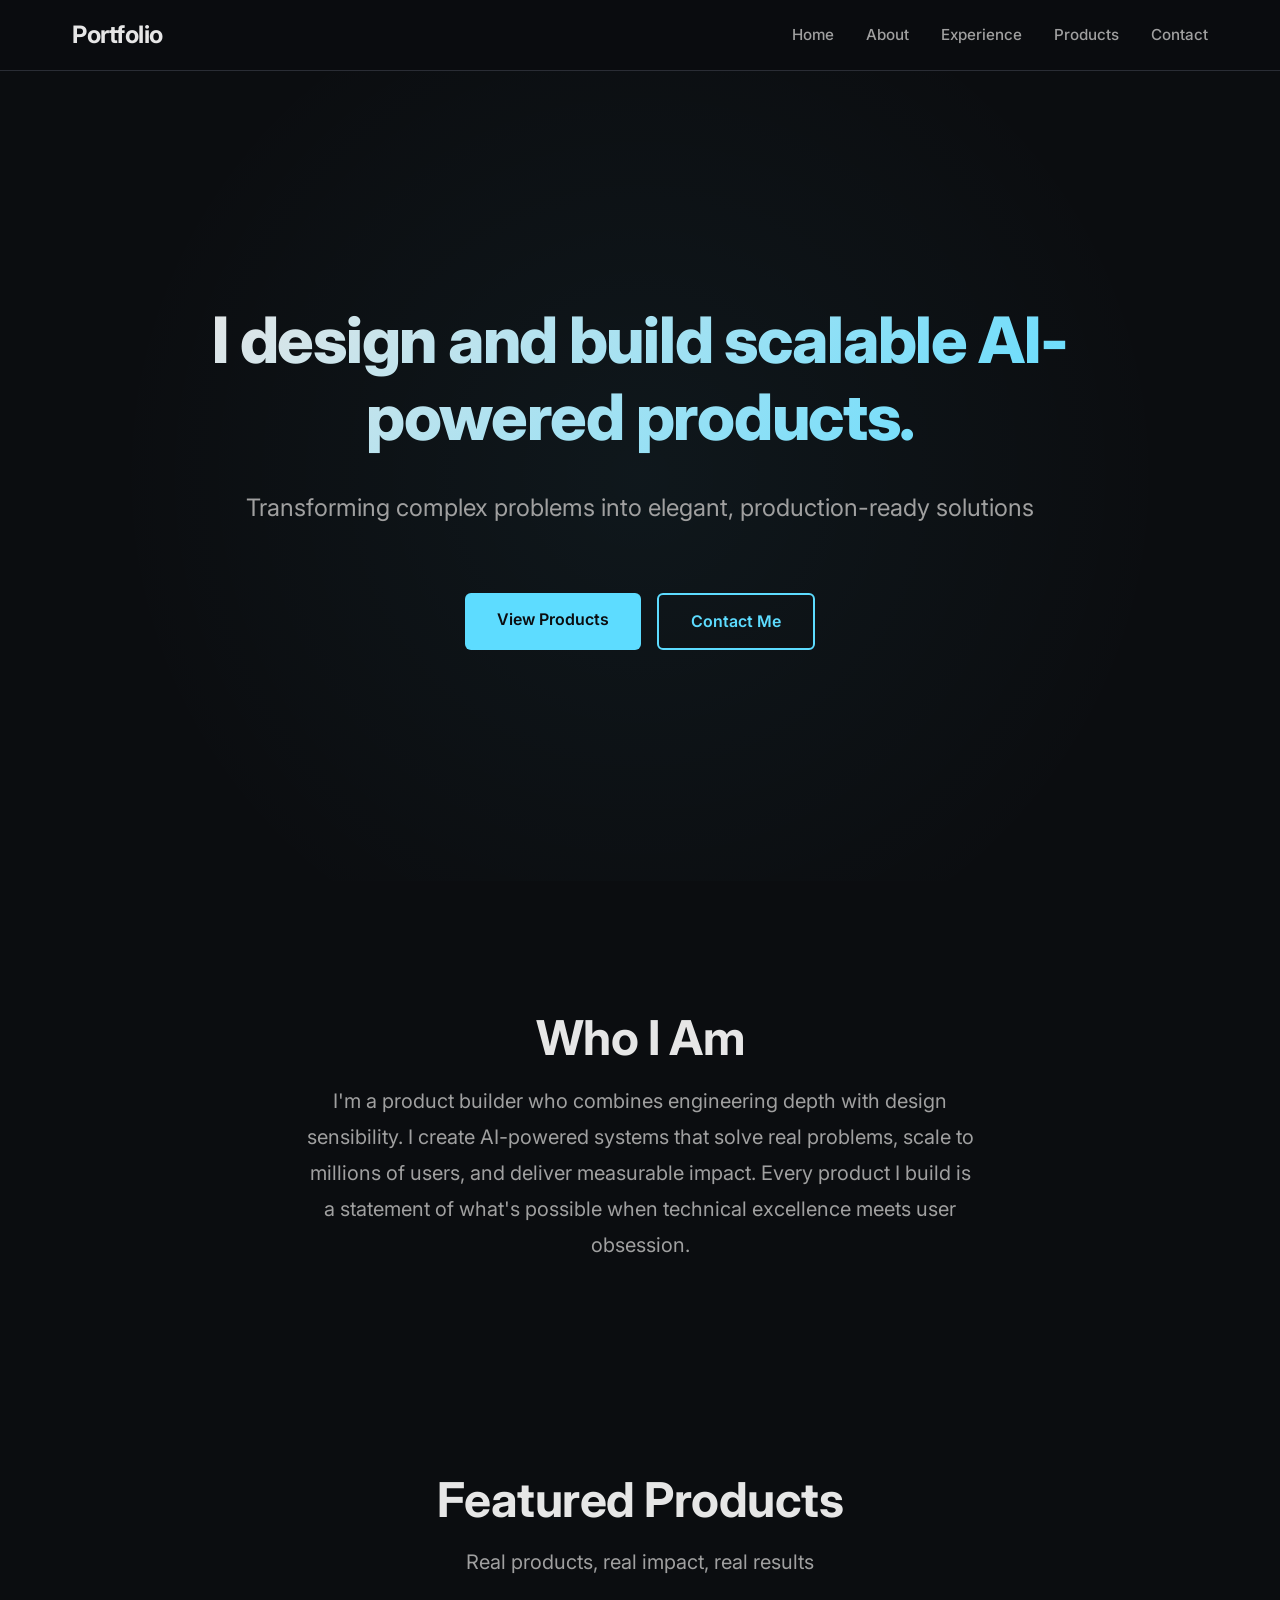
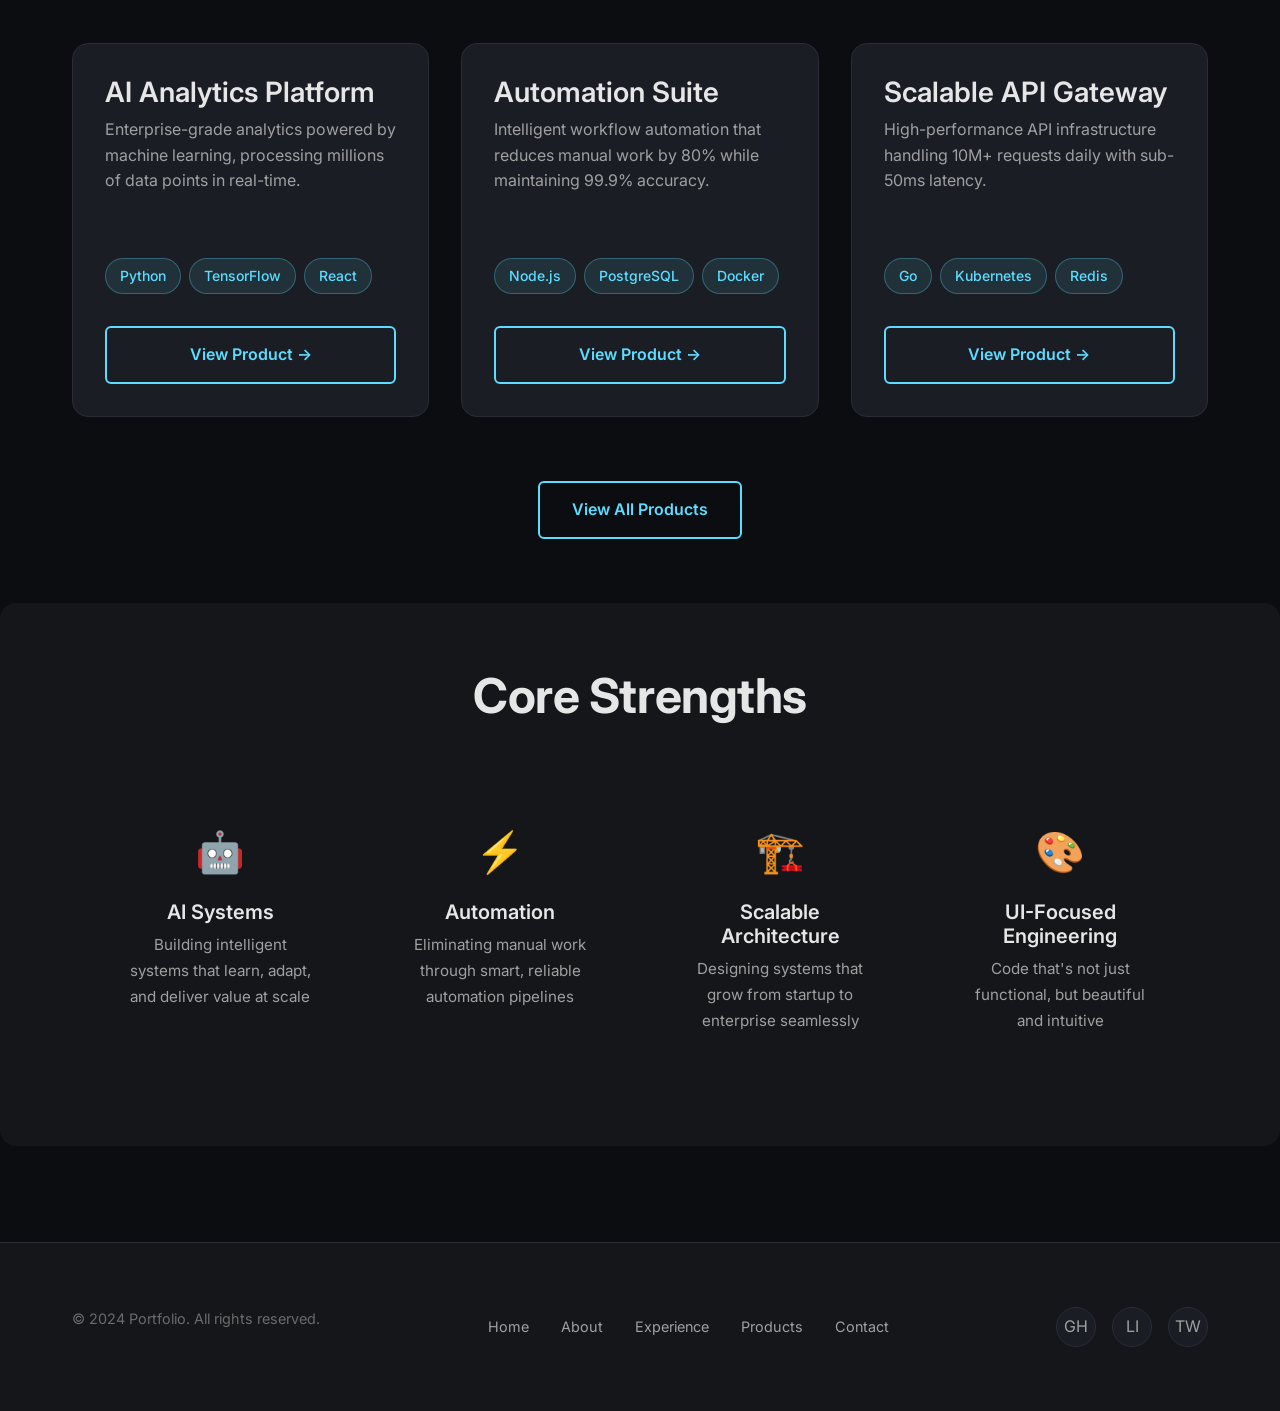
==== index.html @ 1da0c687 "Added MyPortfolio" ====
<!DOCTYPE html>
<html lang="en">
<head>
    <meta charset="UTF-8">
    <meta name="viewport" content="width=device-width, initial-scale=1.0">
    <meta name="description" content="Product builder specializing in AI-powered systems, automation, and scalable architecture">
    <title>Home | Portfolio</title>
    
    <!-- Google Fonts -->
    <link rel="preconnect" href="https://fonts.googleapis.com">
    <link rel="preconnect" href="https://fonts.gstatic.com" crossorigin>
    <link href="https://fonts.googleapis.com/css2?family=Inter:wght@400;500;600;700;800&display=swap" rel="stylesheet">
    
    <!-- CSS -->
    <link rel="stylesheet" href="css/base.css">
    <link rel="stylesheet" href="css/layout.css">
    <link rel="stylesheet" href="css/components.css">
    <link rel="stylesheet" href="css/pages/home.css">
</head>
<body>
    <!-- Navigation -->
    <nav class="navbar">
        <div class="nav-container">
            <a href="index.html" class="logo">Portfolio</a>
            <ul class="nav-links">
                <li><a href="index.html">Home</a></li>
                <li><a href="about.html">About</a></li>
                <li><a href="experience.html">Experience</a></li>
                <li><a href="products.html">Products</a></li>
                <li><a href="contact.html">Contact</a></li>
            </ul>
        </div>
    </nav>

    <!-- Hero Section -->
    <section class="hero">
        <div class="hero-content">
            <h1>I design and build scalable AI-powered products.</h1>
            <p class="hero-subtitle">Transforming complex problems into elegant, production-ready solutions</p>
            <div class="hero-cta">
                <a href="products.html" class="btn btn-primary">View Products</a>
                <a href="contact.html" class="btn btn-secondary">Contact Me</a>
            </div>
        </div>
    </section>

    <!-- Who I Am -->
    <section class="who-i-am">
        <div class="container">
            <h2>Who I Am</h2>
            <p>I'm a product builder who combines engineering depth with design sensibility. I create AI-powered systems that solve real problems, scale to millions of users, and deliver measurable impact. Every product I build is a statement of what's possible when technical excellence meets user obsession.</p>
        </div>
    </section>

    <!-- Featured Products -->
    <section class="featured-products">
        <div class="container">
            <div class="section-header">
                <h2>Featured Products</h2>
                <p>Real products, real impact, real results</p>
            </div>
            <div class="grid grid-3">
                <a href="product-detail.html" class="product-card">
                    <div class="product-card-header">
                        <h3 class="product-card-title">AI Analytics Platform</h3>
                        <p class="product-card-description">Enterprise-grade analytics powered by machine learning, processing millions of data points in real-time.</p>
                    </div>
                    <div class="badge-group">
                        <span class="badge badge-accent">Python</span>
                        <span class="badge badge-accent">TensorFlow</span>
                        <span class="badge badge-accent">React</span>
                    </div>
                    <div class="product-card-footer">
                        <span class="btn btn-secondary" style="width: 100%; text-align: center;">View Product →</span>
                    </div>
                </a>
                
                <a href="product-detail.html" class="product-card">
                    <div class="product-card-header">
                        <h3 class="product-card-title">Automation Suite</h3>
                        <p class="product-card-description">Intelligent workflow automation that reduces manual work by 80% while maintaining 99.9% accuracy.</p>
                    </div>
                    <div class="badge-group">
                        <span class="badge badge-accent">Node.js</span>
                        <span class="badge badge-accent">PostgreSQL</span>
                        <span class="badge badge-accent">Docker</span>
                    </div>
                    <div class="product-card-footer">
                        <span class="btn btn-secondary" style="width: 100%; text-align: center;">View Product →</span>
                    </div>
                </a>
                
                <a href="product-detail.html" class="product-card">
                    <div class="product-card-header">
                        <h3 class="product-card-title">Scalable API Gateway</h3>
                        <p class="product-card-description">High-performance API infrastructure handling 10M+ requests daily with sub-50ms latency.</p>
                    </div>
                    <div class="badge-group">
                        <span class="badge badge-accent">Go</span>
                        <span class="badge badge-accent">Kubernetes</span>
                        <span class="badge badge-accent">Redis</span>
                    </div>
                    <div class="product-card-footer">
                        <span class="btn btn-secondary" style="width: 100%; text-align: center;">View Product →</span>
                    </div>
                </a>
            </div>
            <div style="text-align: center; margin-top: var(--spacing-lg);">
                <a href="products.html" class="btn btn-secondary">View All Products</a>
            </div>
        </div>
    </section>

    <!-- Core Strengths -->
    <section class="core-strengths">
        <div class="container">
            <div class="section-header">
                <h2>Core Strengths</h2>
            </div>
            <div class="strength-grid">
                <div class="strength-item">
                    <div class="strength-icon">🤖</div>
                    <h3 class="strength-title">AI Systems</h3>
                    <p class="strength-description">Building intelligent systems that learn, adapt, and deliver value at scale</p>
                </div>
                <div class="strength-item">
                    <div class="strength-icon">⚡</div>
                    <h3 class="strength-title">Automation</h3>
                    <p class="strength-description">Eliminating manual work through smart, reliable automation pipelines</p>
                </div>
                <div class="strength-item">
                    <div class="strength-icon">🏗️</div>
                    <h3 class="strength-title">Scalable Architecture</h3>
                    <p class="strength-description">Designing systems that grow from startup to enterprise seamlessly</p>
                </div>
                <div class="strength-item">
                    <div class="strength-icon">🎨</div>
                    <h3 class="strength-title">UI-Focused Engineering</h3>
                    <p class="strength-description">Code that's not just functional, but beautiful and intuitive</p>
                </div>
            </div>
        </div>
    </section>

    <!-- Footer -->
    <footer class="footer">
        <div class="footer-content">
            <p class="footer-text">&copy; 2024 Portfolio. All rights reserved.</p>
            <ul class="footer-links">
                <li><a href="index.html">Home</a></li>
                <li><a href="about.html">About</a></li>
                <li><a href="experience.html">Experience</a></li>
                <li><a href="products.html">Products</a></li>
                <li><a href="contact.html">Contact</a></li>
            </ul>
            <div class="social-icons">
                <a href="#" class="social-icon" aria-label="GitHub">GH</a>
                <a href="#" class="social-icon" aria-label="LinkedIn">LI</a>
                <a href="#" class="social-icon" aria-label="Twitter">TW</a>
            </div>
        </div>
    </footer>
</body>
</html>
---- css/base.css ----
/* ============================================
   BASE STYLES - Reset, Variables, Typography
   ============================================ */

/* CSS Reset */
* {
    margin: 0;
    padding: 0;
    box-sizing: border-box;
}

:root {
    /* Color System */
    --bg-primary: #0b0d10;
    --bg-secondary: #14161a;
    --bg-card: #1a1d24;
    --accent-primary: #5ddcff;
    --accent-hover: #7ee5ff;
    --text-primary: #e6e6e6;
    --text-secondary: #a0a0a0;
    --text-muted: #6b6b6b;
    --border-color: #2a2d35;
    
    /* Typography */
    --font-heading: 'Inter', -apple-system, BlinkMacSystemFont, 'Segoe UI', sans-serif;
    --font-body: 'Inter', -apple-system, BlinkMacSystemFont, 'Segoe UI', sans-serif;
    
    /* Spacing */
    --spacing-xs: 0.5rem;
    --spacing-sm: 1rem;
    --spacing-md: 2rem;
    --spacing-lg: 4rem;
    --spacing-xl: 6rem;
    
    /* Layout */
    --container-max-width: 1200px;
    --section-padding: 8rem 2rem;
    
    /* Transitions */
    --transition-fast: 0.2s ease;
    --transition-base: 0.3s ease;
    --transition-slow: 0.5s ease;
}

/* Typography */
html {
    font-size: 16px;
    scroll-behavior: smooth;
}

body {
    font-family: var(--font-body);
    background-color: var(--bg-primary);
    color: var(--text-primary);
    line-height: 1.6;
    -webkit-font-smoothing: antialiased;
    -moz-osx-font-smoothing: grayscale;
}

h1, h2, h3, h4, h5, h6 {
    font-family: var(--font-heading);
    font-weight: 700;
    line-height: 1.2;
    color: var(--text-primary);
    margin-bottom: var(--spacing-sm);
}

h1 {
    font-size: clamp(2.5rem, 5vw, 4rem);
    font-weight: 800;
    letter-spacing: -0.02em;
}

h2 {
    font-size: clamp(2rem, 4vw, 3rem);
    font-weight: 700;
    letter-spacing: -0.01em;
}

h3 {
    font-size: clamp(1.5rem, 3vw, 2rem);
    font-weight: 600;
}

p {
    font-size: 1.125rem;
    color: var(--text-secondary);
    margin-bottom: var(--spacing-sm);
    line-height: 1.7;
}

a {
    color: var(--accent-primary);
    text-decoration: none;
    transition: color var(--transition-fast);
}

a:hover {
    color: var(--accent-hover);
}

/* Selection */
::selection {
    background-color: var(--accent-primary);
    color: var(--bg-primary);
}

/* Focus States */
:focus-visible {
    outline: 2px solid var(--accent-primary);
    outline-offset: 4px;
}

/* Scrollbar */
::-webkit-scrollbar {
    width: 10px;
}

::-webkit-scrollbar-track {
    background: var(--bg-secondary);
}

::-webkit-scrollbar-thumb {
    background: var(--border-color);
    border-radius: 5px;
}

::-webkit-scrollbar-thumb:hover {
    background: var(--text-muted);
}
---- css/layout.css ----
/* ============================================
   LAYOUT - Grid, Sections, Spacing
   ============================================ */

/* Container */
.container {
    max-width: var(--container-max-width);
    margin: 0 auto;
    padding: 0 var(--spacing-md);
}

.container-wide {
    max-width: 1400px;
    margin: 0 auto;
    padding: 0 var(--spacing-md);
}

/* Section Spacing */
section {
    padding: var(--section-padding);
}

.section-header {
    text-align: center;
    margin-bottom: var(--spacing-lg);
}

.section-header h2 {
    margin-bottom: var(--spacing-sm);
}

.section-header p {
    font-size: 1.25rem;
    max-width: 600px;
    margin: 0 auto;
    color: var(--text-secondary);
}

/* Grid Systems */
.grid {
    display: grid;
    gap: var(--spacing-md);
}

.grid-2 {
    grid-template-columns: repeat(auto-fit, minmax(300px, 1fr));
}

.grid-3 {
    grid-template-columns: repeat(auto-fit, minmax(280px, 1fr));
}

.grid-4 {
    grid-template-columns: repeat(auto-fit, minmax(250px, 1fr));
}

/* Flex Utilities */
.flex {
    display: flex;
}

.flex-center {
    display: flex;
    align-items: center;
    justify-content: center;
}

.flex-between {
    display: flex;
    align-items: center;
    justify-content: space-between;
}

.flex-column {
    flex-direction: column;
}

.flex-wrap {
    flex-wrap: wrap;
}

/* Spacing Utilities */
.mt-sm { margin-top: var(--spacing-sm); }
.mt-md { margin-top: var(--spacing-md); }
.mt-lg { margin-top: var(--spacing-lg); }
.mb-sm { margin-bottom: var(--spacing-sm); }
.mb-md { margin-bottom: var(--spacing-md); }
.mb-lg { margin-bottom: var(--spacing-lg); }

/* Responsive */
@media (max-width: 768px) {
    :root {
        --section-padding: 4rem 1.5rem;
    }
    
    .container {
        padding: 0 var(--spacing-sm);
    }
    
    .grid-2,
    .grid-3,
    .grid-4 {
        grid-template-columns: 1fr;
    }
}
---- css/components.css ----
/* ============================================
   COMPONENTS - Cards, Buttons, Nav, Footer
   ============================================ */

/* Navigation */
.navbar {
    position: sticky;
    top: 0;
    background-color: rgba(11, 13, 16, 0.9);
    backdrop-filter: blur(10px);
    border-bottom: 1px solid var(--border-color);
    z-index: 1000;
    padding: var(--spacing-sm) 0;
}

.nav-container {
    max-width: var(--container-max-width);
    margin: 0 auto;
    padding: 0 var(--spacing-md);
    display: flex;
    align-items: center;
    justify-content: space-between;
}

.logo {
    font-size: 1.5rem;
    font-weight: 700;
    color: var(--text-primary);
    letter-spacing: -0.02em;
}

.nav-links {
    display: flex;
    gap: var(--spacing-md);
    list-style: none;
    align-items: center;
}

.nav-links a {
    color: var(--text-secondary);
    font-size: 0.95rem;
    font-weight: 500;
    transition: color var(--transition-fast);
    position: relative;
}

.nav-links a::after {
    content: '';
    position: absolute;
    bottom: -4px;
    left: 0;
    width: 0;
    height: 2px;
    background-color: var(--accent-primary);
    transition: width var(--transition-base);
}

.nav-links a:hover {
    color: var(--text-primary);
}

.nav-links a:hover::after {
    width: 100%;
}

/* Buttons */
.btn {
    display: inline-block;
    padding: 0.875rem 2rem;
    font-size: 1rem;
    font-weight: 600;
    border-radius: 6px;
    transition: all var(--transition-base);
    cursor: pointer;
    border: none;
    font-family: var(--font-heading);
}

.btn-primary {
    background-color: var(--accent-primary);
    color: var(--bg-primary);
}

.btn-primary:hover {
    background-color: var(--accent-hover);
    transform: translateY(-2px);
    box-shadow: 0 8px 20px rgba(93, 220, 255, 0.3);
}

.btn-secondary {
    background-color: transparent;
    color: var(--accent-primary);
    border: 2px solid var(--accent-primary);
}

.btn-secondary:hover {
    background-color: var(--accent-primary);
    color: var(--bg-primary);
    transform: translateY(-2px);
}

.btn-group {
    display: flex;
    gap: var(--spacing-sm);
    flex-wrap: wrap;
}

/* Cards */
.card {
    background-color: var(--bg-card);
    border: 1px solid var(--border-color);
    border-radius: 12px;
    padding: var(--spacing-md);
    transition: all var(--transition-base);
}

.card:hover {
    transform: translateY(-4px);
    border-color: var(--accent-primary);
    box-shadow: 0 12px 40px rgba(0, 0, 0, 0.4);
}

.card-header {
    margin-bottom: var(--spacing-sm);
}

.card-title {
    font-size: 1.5rem;
    margin-bottom: var(--spacing-xs);
    color: var(--text-primary);
}

.card-subtitle {
    font-size: 0.95rem;
    color: var(--text-muted);
    margin-bottom: var(--spacing-sm);
}

.card-body {
    color: var(--text-secondary);
    margin-bottom: var(--spacing-md);
}

.card-footer {
    display: flex;
    align-items: center;
    gap: var(--spacing-sm);
    flex-wrap: wrap;
}

/* Product Card */
.product-card {
    background-color: var(--bg-card);
    border: 1px solid var(--border-color);
    border-radius: 16px;
    padding: var(--spacing-md);
    transition: all var(--transition-base);
    cursor: pointer;
    height: 100%;
    display: flex;
    flex-direction: column;
}

.product-card:hover {
    transform: translateY(-6px);
    border-color: var(--accent-primary);
    box-shadow: 0 16px 48px rgba(93, 220, 255, 0.15);
}

.product-card-header {
    margin-bottom: var(--spacing-md);
}

.product-card-title {
    font-size: 1.75rem;
    margin-bottom: var(--spacing-xs);
    color: var(--text-primary);
}

.product-card-description {
    font-size: 1rem;
    color: var(--text-secondary);
    line-height: 1.6;
    margin-bottom: var(--spacing-md);
    flex-grow: 1;
}

/* Badges */
.badge {
    display: inline-block;
    padding: 0.375rem 0.875rem;
    font-size: 0.875rem;
    font-weight: 500;
    border-radius: 20px;
    background-color: var(--bg-secondary);
    color: var(--text-secondary);
    border: 1px solid var(--border-color);
}

.badge-accent {
    background-color: rgba(93, 220, 255, 0.1);
    color: var(--accent-primary);
    border-color: rgba(93, 220, 255, 0.3);
}

.badge-group {
    display: flex;
    gap: var(--spacing-xs);
    flex-wrap: wrap;
    margin-bottom: var(--spacing-md);
}

/* Footer */
.footer {
    background-color: var(--bg-secondary);
    border-top: 1px solid var(--border-color);
    padding: var(--spacing-lg) 0;
    margin-top: var(--spacing-xl);
}

.footer-content {
    max-width: var(--container-max-width);
    margin: 0 auto;
    padding: 0 var(--spacing-md);
    display: flex;
    justify-content: space-between;
    align-items: center;
    flex-wrap: wrap;
    gap: var(--spacing-md);
}

.footer-links {
    display: flex;
    gap: var(--spacing-md);
    list-style: none;
}

.footer-links a {
    color: var(--text-secondary);
    font-size: 0.9rem;
    transition: color var(--transition-fast);
}

.footer-links a:hover {
    color: var(--accent-primary);
}

.footer-text {
    color: var(--text-muted);
    font-size: 0.9rem;
}

/* Social Icons */
.social-icons {
    display: flex;
    gap: var(--spacing-sm);
}

.social-icon {
    width: 40px;
    height: 40px;
    display: flex;
    align-items: center;
    justify-content: center;
    border-radius: 50%;
    background-color: var(--bg-card);
    border: 1px solid var(--border-color);
    color: var(--text-secondary);
    transition: all var(--transition-fast);
}

.social-icon:hover {
    color: var(--accent-primary);
    border-color: var(--accent-primary);
    transform: translateY(-2px);
}

/* Responsive */
@media (max-width: 768px) {
    .nav-links {
        gap: var(--spacing-sm);
    }
    
    .nav-links a {
        font-size: 0.85rem;
    }
    
    .btn {
        padding: 0.75rem 1.5rem;
        font-size: 0.9rem;
    }
    
    .footer-content {
        flex-direction: column;
        text-align: center;
    }
}
---- css/pages/home.css ----
/* ============================================
   HOME PAGE STYLES
   ============================================ */

/* Hero Section */
.hero {
    min-height: 90vh;
    display: flex;
    align-items: center;
    justify-content: center;
    text-align: center;
    padding: var(--spacing-xl) var(--spacing-md);
    position: relative;
    overflow: hidden;
}

.hero::before {
    content: '';
    position: absolute;
    top: 0;
    left: 0;
    right: 0;
    bottom: 0;
    background: radial-gradient(circle at 50% 50%, rgba(93, 220, 255, 0.05) 0%, transparent 70%);
    pointer-events: none;
}

.hero-content {
    position: relative;
    z-index: 1;
    max-width: 900px;
    margin: 0 auto;
}

.hero h1 {
    margin-bottom: var(--spacing-md);
    background: linear-gradient(135deg, var(--text-primary) 0%, var(--accent-primary) 100%);
    -webkit-background-clip: text;
    -webkit-text-fill-color: transparent;
    background-clip: text;
    animation: fadeInUp 0.8s ease;
}

.hero-subtitle {
    font-size: clamp(1.25rem, 2vw, 1.5rem);
    color: var(--text-secondary);
    margin-bottom: var(--spacing-lg);
    animation: fadeInUp 0.8s ease 0.2s both;
}

.hero-cta {
    display: flex;
    gap: var(--spacing-sm);
    justify-content: center;
    flex-wrap: wrap;
    animation: fadeInUp 0.8s ease 0.4s both;
}

/* Who I Am Section */
.who-i-am {
    text-align: center;
    max-width: 800px;
    margin: 0 auto;
}

.who-i-am p {
    font-size: 1.25rem;
    line-height: 1.8;
    color: var(--text-secondary);
}

/* Featured Products */
.featured-products {
    padding: var(--spacing-lg) 0;
}

/* Core Strengths */
.core-strengths {
    background-color: var(--bg-secondary);
    border-radius: 16px;
    padding: var(--spacing-lg);
}

.strength-grid {
    display: grid;
    grid-template-columns: repeat(auto-fit, minmax(200px, 1fr));
    gap: var(--spacing-md);
    margin-top: var(--spacing-md);
}

.strength-item {
    text-align: center;
    padding: var(--spacing-md);
}

.strength-icon {
    font-size: 2.5rem;
    margin-bottom: var(--spacing-sm);
    color: var(--accent-primary);
}

.strength-title {
    font-size: 1.25rem;
    font-weight: 600;
    color: var(--text-primary);
    margin-bottom: var(--spacing-xs);
}

.strength-description {
    font-size: 0.95rem;
    color: var(--text-secondary);
}

/* Animations */
@keyframes fadeInUp {
    from {
        opacity: 0;
        transform: translateY(30px);
    }
    to {
        opacity: 1;
        transform: translateY(0);
    }
}

.fade-in {
    animation: fadeInUp 0.6s ease both;
}

.fade-in-delay-1 {
    animation-delay: 0.1s;
}

.fade-in-delay-2 {
    animation-delay: 0.2s;
}

.fade-in-delay-3 {
    animation-delay: 0.3s;
}

/* Responsive */
@media (max-width: 768px) {
    .hero {
        min-height: 80vh;
    }
    
    .hero-cta {
        flex-direction: column;
        align-items: stretch;
    }
    
    .hero-cta .btn {
        width: 100%;
    }
    
    .strength-grid {
        grid-template-columns: 1fr;
    }
}
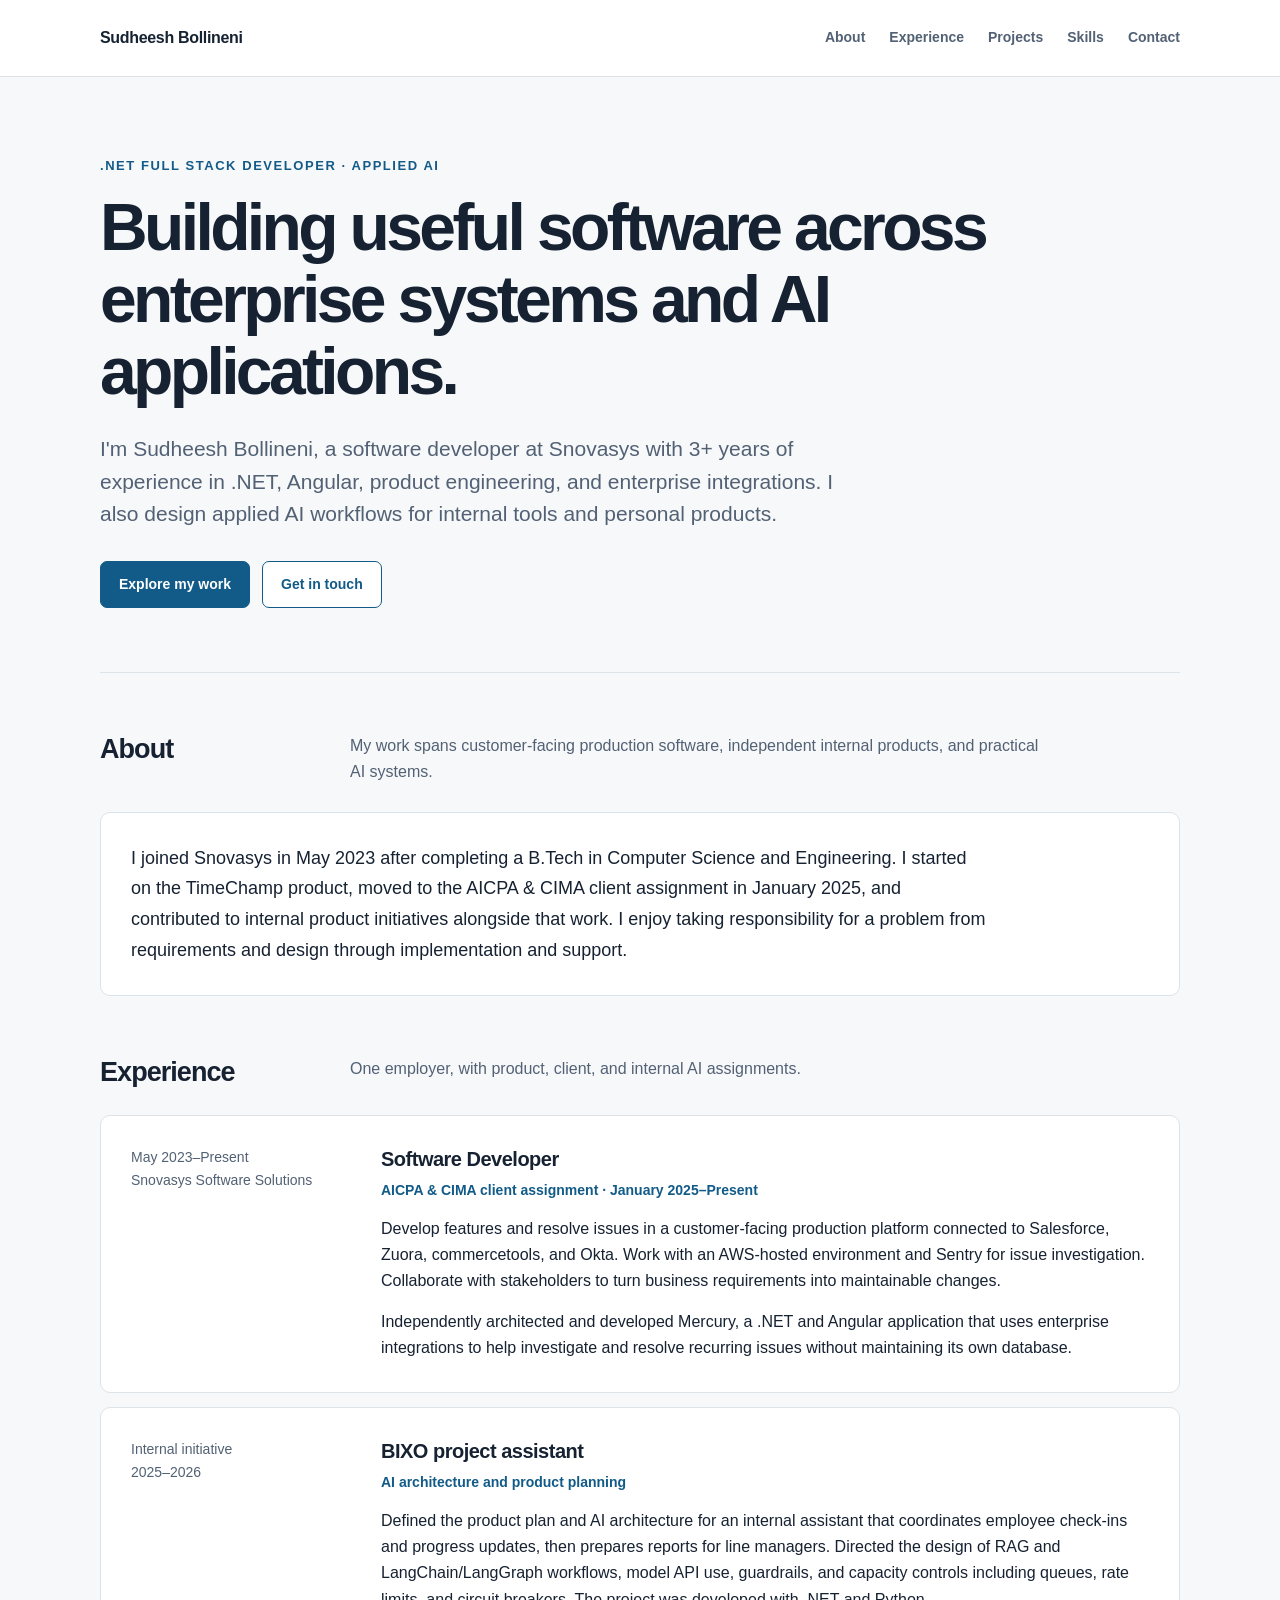
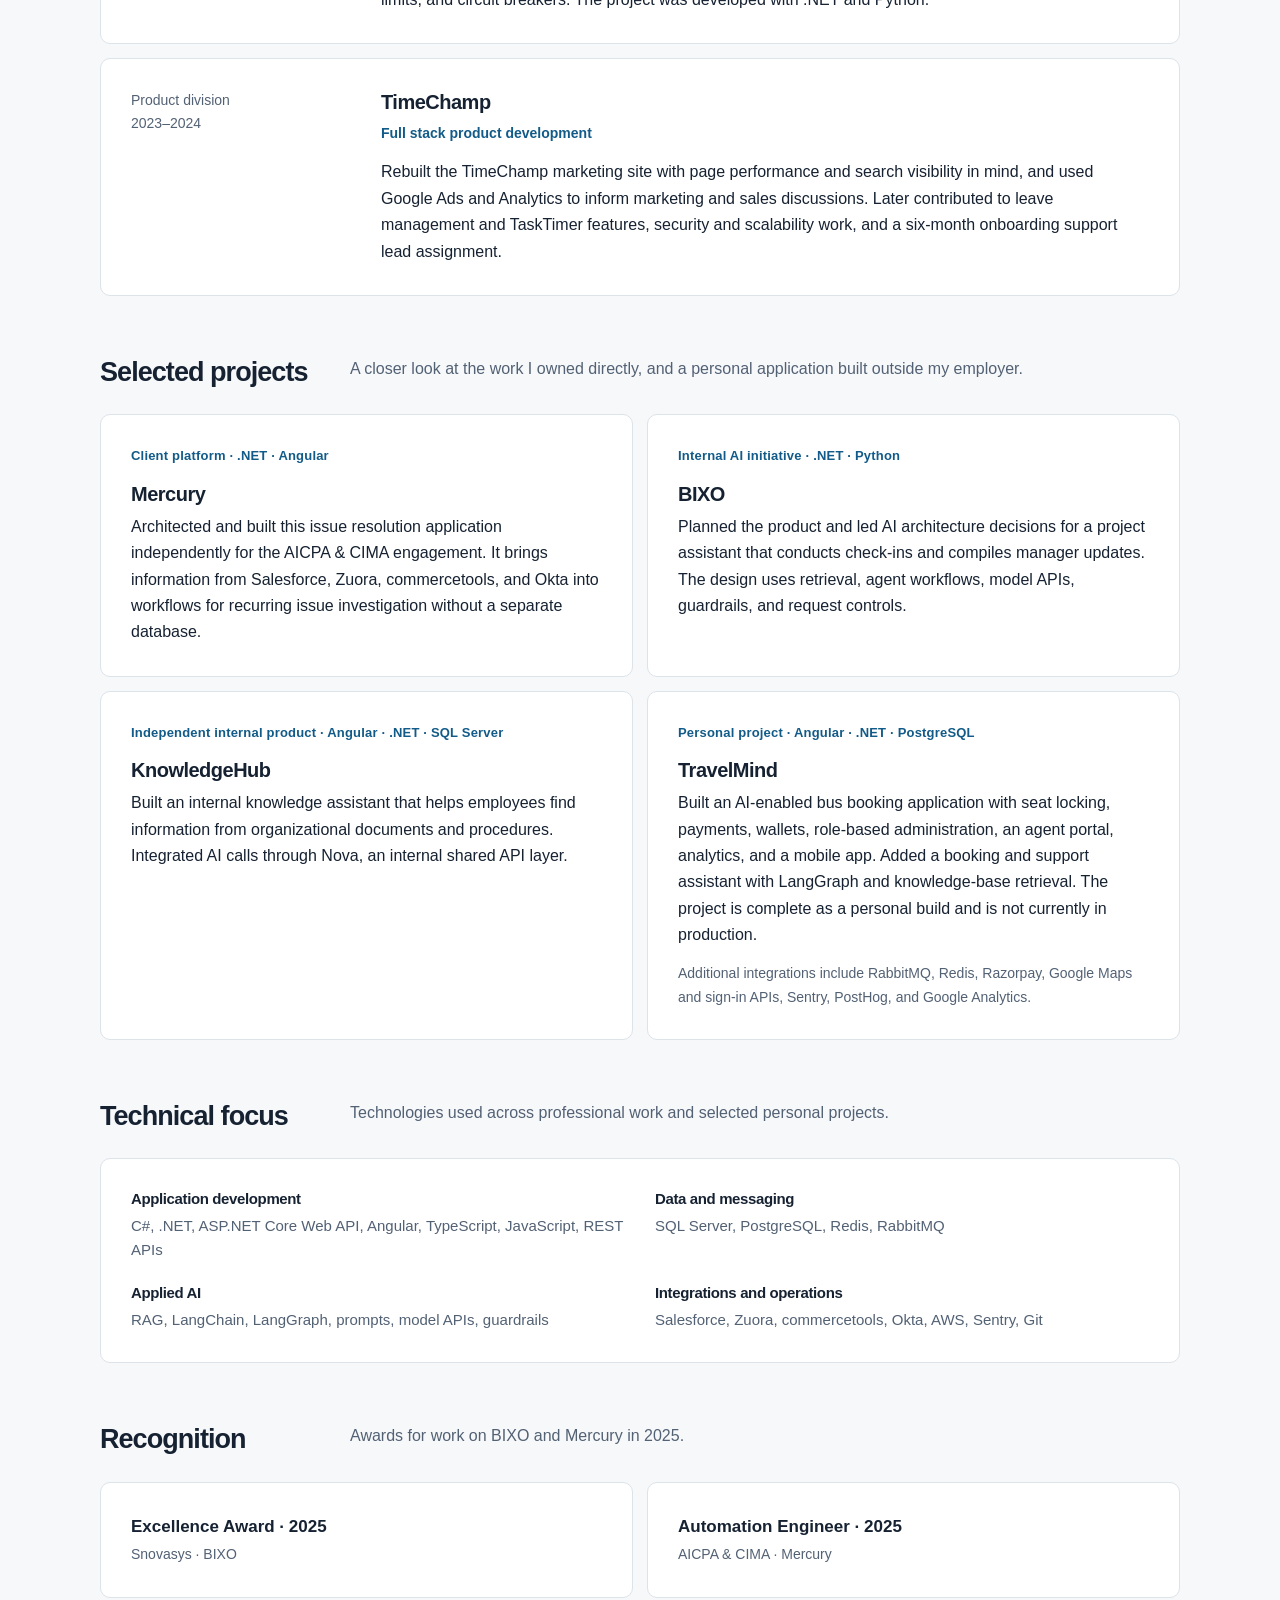
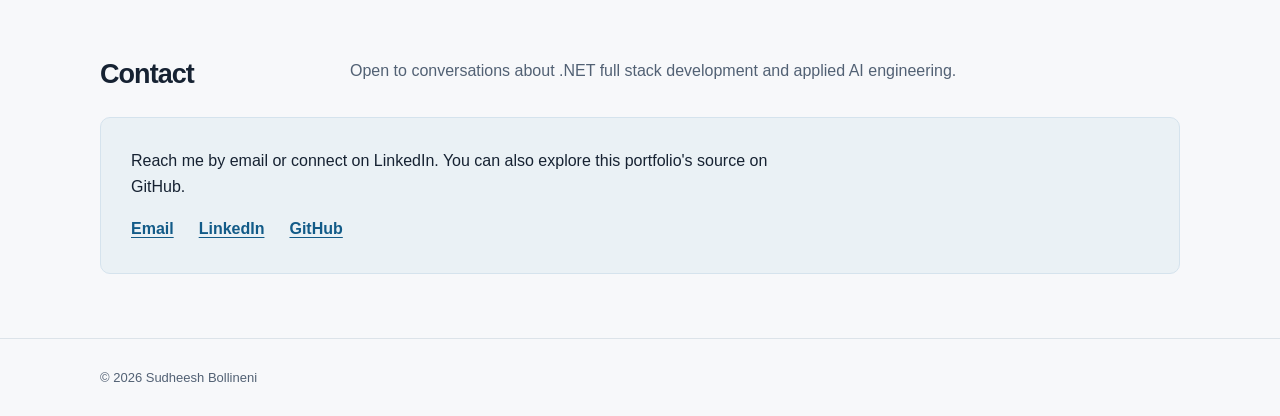
==== commit a2d9226f: "Replace placeholder portfolio with verified experience" ====
--- a/index.html
+++ b/index.html
@@ -1,165 +1,143 @@
-<!DOCTYPE html>
+<!doctype html>
 <html lang="en">
 <head>
-    <meta charset="UTF-8">
-    <meta name="viewport" content="width=device-width, initial-scale=1.0">
-    <meta name="description" content="Product builder specializing in AI-powered systems, automation, and scalable architecture">
-    <title>Home | Portfolio</title>
-    
-    <!-- Google Fonts -->
-    <link rel="preconnect" href="https://fonts.googleapis.com">
-    <link rel="preconnect" href="https://fonts.gstatic.com" crossorigin>
-    <link href="https://fonts.googleapis.com/css2?family=Inter:wght@400;500;600;700;800&display=swap" rel="stylesheet">
-    
-    <!-- CSS -->
-    <link rel="stylesheet" href="css/base.css">
-    <link rel="stylesheet" href="css/layout.css">
-    <link rel="stylesheet" href="css/components.css">
-    <link rel="stylesheet" href="css/pages/home.css">
+  <meta charset="utf-8">
+  <meta name="viewport" content="width=device-width, initial-scale=1">
+  <meta name="description" content="Sudheesh Bollineni is a .NET full stack developer working across enterprise integrations, product engineering, and applied AI.">
+  <meta name="theme-color" content="#f7f8fa">
+  <title>Sudheesh Bollineni | .NET Full Stack Developer</title>
+  <style>
+    :root { color-scheme: light; --ink:#162232; --muted:#526174; --line:#dce3e9; --paper:#fff; --background:#f7f8fa; --accent:#125b88; --accent-soft:#e8f2f8; }
+    * { box-sizing:border-box; }
+    html { scroll-behavior:smooth; }
+    body { margin:0; background:var(--background); color:var(--ink); font-family:Inter, Aptos, "Segoe UI", Arial, sans-serif; font-size:16px; line-height:1.65; }
+    a { color:var(--accent); text-underline-offset:3px; }
+    a:hover { color:#0c4366; }
+    a:focus-visible { outline:3px solid #83c5e9; outline-offset:4px; border-radius:2px; }
+    .wrap { width:min(1080px, calc(100% - 48px)); margin:auto; }
+    .skip { position:absolute; left:-9999px; top:8px; z-index:10; padding:8px 12px; background:#fff; }
+    .skip:focus { left:10px; }
+    header { background:#fff; border-bottom:1px solid var(--line); }
+    .top { min-height:76px; display:flex; align-items:center; justify-content:space-between; gap:24px; }
+    .brand { color:var(--ink); font-size:16px; font-weight:750; text-decoration:none; letter-spacing:-.02em; }
+    nav { display:flex; flex-wrap:wrap; gap:8px 24px; }
+    nav a { color:var(--muted); text-decoration:none; font-size:14px; font-weight:650; }
+    nav a:hover { color:var(--accent); }
+    main { padding-bottom:64px; }
+    .hero { padding:78px 0 64px; border-bottom:1px solid var(--line); }
+    .eyebrow { margin:0 0 16px; color:var(--accent); font-size:13px; font-weight:750; text-transform:uppercase; letter-spacing:.12em; }
+    h1 { margin:0; max-width:900px; font-size:clamp(38px, 5.2vw, 66px); line-height:1.09; letter-spacing:-.055em; font-weight:760; }
+    .hero p.lead { max-width:740px; margin:25px 0 30px; color:var(--muted); font-size:clamp(18px, 2vw, 21px); line-height:1.55; }
+    .actions { display:flex; flex-wrap:wrap; gap:12px; }
+    .button { display:inline-block; padding:11px 18px; border:1px solid var(--accent); border-radius:7px; font-size:14px; font-weight:700; text-decoration:none; }
+    .button.primary { color:#fff; background:var(--accent); }
+    .button.secondary { color:var(--accent); background:#fff; }
+    section { padding:60px 0 0; scroll-margin-top:20px; }
+    .section-head { display:grid; grid-template-columns:220px 1fr; gap:30px; align-items:start; margin-bottom:26px; }
+    .section-head h2 { margin:0; font-size:27px; line-height:1.2; letter-spacing:-.035em; }
+    .section-head p { max-width:700px; margin:0; color:var(--muted); }
+    .panel { background:var(--paper); border:1px solid var(--line); border-radius:10px; padding:30px; }
+    .intro { font-size:18px; line-height:1.7; }
+    .intro p { max-width:860px; margin:0; }
+    .work { display:grid; gap:14px; }
+    .work article { display:grid; grid-template-columns:220px 1fr; gap:30px; }
+    .period { color:var(--muted); font-size:14px; }
+    h3 { margin:0 0 7px; font-size:20px; letter-spacing:-.025em; line-height:1.3; }
+    .kicker { margin:0 0 14px; color:var(--accent); font-size:14px; font-weight:700; }
+    p { margin:0 0 14px; }
+    p:last-child { margin-bottom:0; }
+    .cards { display:grid; grid-template-columns:repeat(2, minmax(0, 1fr)); gap:14px; }
+    .cards article { min-height:215px; }
+    .meta { margin:0 0 14px; color:var(--accent); font-size:13px; font-weight:700; letter-spacing:.015em; }
+    .note { color:var(--muted); font-size:14px; }
+    .skills { display:grid; grid-template-columns:repeat(2, minmax(0, 1fr)); gap:20px 30px; }
+    .skills h3 { font-size:15px; margin-bottom:5px; }
+    .skills p { color:var(--muted); font-size:15px; }
+    .awards { display:grid; grid-template-columns:repeat(2, minmax(0, 1fr)); gap:14px; }
+    .awards strong { display:block; font-size:17px; }
+    .awards span { color:var(--muted); font-size:14px; }
+    .contact { background:#eaf1f5; border:1px solid #d5e3ed; border-radius:10px; padding:30px; }
+    .contact p { max-width:640px; }
+    .contact-links { display:flex; flex-wrap:wrap; gap:12px 25px; margin-top:16px; font-weight:650; }
+    footer { padding:28px 0; border-top:1px solid var(--line); color:var(--muted); font-size:13px; }
+    @media (max-width:760px) {
+      .wrap { width:min(100% - 32px, 650px); }
+      .top { padding:17px 0; align-items:flex-start; flex-direction:column; gap:12px; }
+      nav { gap:6px 18px; }
+      .hero { padding:55px 0 47px; }
+      section { padding-top:45px; }
+      .section-head, .work article { display:block; }
+      .section-head h2, .period { margin-bottom:9px; }
+      .cards, .skills, .awards { grid-template-columns:1fr; }
+      .panel, .contact { padding:22px; }
+    }
+    @media (prefers-reduced-motion:reduce) { html { scroll-behavior:auto; } }
+  </style>
 </head>
 <body>
-    <!-- Navigation -->
-    <nav class="navbar">
-        <div class="nav-container">
-            <a href="index.html" class="logo">Portfolio</a>
-            <ul class="nav-links">
-                <li><a href="index.html">Home</a></li>
-                <li><a href="about.html">About</a></li>
-                <li><a href="experience.html">Experience</a></li>
-                <li><a href="products.html">Products</a></li>
-                <li><a href="contact.html">Contact</a></li>
-            </ul>
+  <a class="skip" href="#main">Skip to content</a>
+  <header>
+    <div class="wrap top">
+      <a class="brand" href="#top">Sudheesh Bollineni</a>
+      <nav aria-label="Main navigation">
+        <a href="#about">About</a><a href="#experience">Experience</a><a href="#projects">Projects</a><a href="#skills">Skills</a><a href="#contact">Contact</a>
+      </nav>
+    </div>
+  </header>
+  <main id="main">
+    <div class="wrap">
+      <div class="hero" id="top">
+        <p class="eyebrow">.NET full stack developer · Applied AI</p>
+        <h1>Building useful software across enterprise systems and AI applications.</h1>
+        <p class="lead">I'm Sudheesh Bollineni, a software developer at Snovasys with 3+ years of experience in .NET, Angular, product engineering, and enterprise integrations. I also design applied AI workflows for internal tools and personal products.</p>
+        <div class="actions"><a class="button primary" href="#projects">Explore my work</a><a class="button secondary" href="#contact">Get in touch</a></div>
+      </div>
+
+      <section id="about" aria-labelledby="about-title">
+        <div class="section-head"><h2 id="about-title">About</h2><p>My work spans customer-facing production software, independent internal products, and practical AI systems.</p></div>
+        <div class="panel intro"><p>I joined Snovasys in May 2023 after completing a B.Tech in Computer Science and Engineering. I started on the TimeChamp product, moved to the AICPA &amp; CIMA client assignment in January 2025, and contributed to internal product initiatives alongside that work. I enjoy taking responsibility for a problem from requirements and design through implementation and support.</p></div>
+      </section>
+
+      <section id="experience" aria-labelledby="experience-title">
+        <div class="section-head"><h2 id="experience-title">Experience</h2><p>One employer, with product, client, and internal AI assignments.</p></div>
+        <div class="work">
+          <article class="panel"><div class="period">May 2023–Present<br>Snovasys Software Solutions</div><div><h3>Software Developer</h3><p class="kicker">AICPA &amp; CIMA client assignment · January 2025–Present</p><p>Develop features and resolve issues in a customer-facing production platform connected to Salesforce, Zuora, commercetools, and Okta. Work with an AWS-hosted environment and Sentry for issue investigation. Collaborate with stakeholders to turn business requirements into maintainable changes.</p><p>Independently architected and developed Mercury, a .NET and Angular application that uses enterprise integrations to help investigate and resolve recurring issues without maintaining its own database.</p></div></article>
+          <article class="panel"><div class="period">Internal initiative<br>2025–2026</div><div><h3>BIXO project assistant</h3><p class="kicker">AI architecture and product planning</p><p>Defined the product plan and AI architecture for an internal assistant that coordinates employee check-ins and progress updates, then prepares reports for line managers. Directed the design of RAG and LangChain/LangGraph workflows, model API use, guardrails, and capacity controls including queues, rate limits, and circuit breakers. The project was developed with .NET and Python.</p></div></article>
+          <article class="panel"><div class="period">Product division<br>2023–2024</div><div><h3>TimeChamp</h3><p class="kicker">Full stack product development</p><p>Rebuilt the TimeChamp marketing site with page performance and search visibility in mind, and used Google Ads and Analytics to inform marketing and sales discussions. Later contributed to leave management and TaskTimer features, security and scalability work, and a six-month onboarding support lead assignment.</p></div></article>
         </div>
-    </nav>
+      </section>
 
-    <!-- Hero Section -->
-    <section class="hero">
-        <div class="hero-content">
-            <h1>I design and build scalable AI-powered products.</h1>
-            <p class="hero-subtitle">Transforming complex problems into elegant, production-ready solutions</p>
-            <div class="hero-cta">
-                <a href="products.html" class="btn btn-primary">View Products</a>
-                <a href="contact.html" class="btn btn-secondary">Contact Me</a>
-            </div>
+      <section id="projects" aria-labelledby="projects-title">
+        <div class="section-head"><h2 id="projects-title">Selected projects</h2><p>A closer look at the work I owned directly, and a personal application built outside my employer.</p></div>
+        <div class="cards">
+          <article class="panel"><p class="meta">Client platform · .NET · Angular</p><h3>Mercury</h3><p>Architected and built this issue resolution application independently for the AICPA &amp; CIMA engagement. It brings information from Salesforce, Zuora, commercetools, and Okta into workflows for recurring issue investigation without a separate database.</p></article>
+          <article class="panel"><p class="meta">Internal AI initiative · .NET · Python</p><h3>BIXO</h3><p>Planned the product and led AI architecture decisions for a project assistant that conducts check-ins and compiles manager updates. The design uses retrieval, agent workflows, model APIs, guardrails, and request controls.</p></article>
+          <article class="panel"><p class="meta">Independent internal product · Angular · .NET · SQL Server</p><h3>KnowledgeHub</h3><p>Built an internal knowledge assistant that helps employees find information from organizational documents and procedures. Integrated AI calls through Nova, an internal shared API layer.</p></article>
+          <article class="panel"><p class="meta">Personal project · Angular · .NET · PostgreSQL</p><h3>TravelMind</h3><p>Built an AI-enabled bus booking application with seat locking, payments, wallets, role-based administration, an agent portal, analytics, and a mobile app. Added a booking and support assistant with LangGraph and knowledge-base retrieval. The project is complete as a personal build and is not currently in production.</p><p class="note">Additional integrations include RabbitMQ, Redis, Razorpay, Google Maps and sign-in APIs, Sentry, PostHog, and Google Analytics.</p></article>
         </div>
-    </section>
+      </section>
 
-    <!-- Who I Am -->
-    <section class="who-i-am">
-        <div class="container">
-            <h2>Who I Am</h2>
-            <p>I'm a product builder who combines engineering depth with design sensibility. I create AI-powered systems that solve real problems, scale to millions of users, and deliver measurable impact. Every product I build is a statement of what's possible when technical excellence meets user obsession.</p>
+      <section id="skills" aria-labelledby="skills-title">
+        <div class="section-head"><h2 id="skills-title">Technical focus</h2><p>Technologies used across professional work and selected personal projects.</p></div>
+        <div class="panel skills">
+          <div><h3>Application development</h3><p>C#, .NET, ASP.NET Core Web API, Angular, TypeScript, JavaScript, REST APIs</p></div>
+          <div><h3>Data and messaging</h3><p>SQL Server, PostgreSQL, Redis, RabbitMQ</p></div>
+          <div><h3>Applied AI</h3><p>RAG, LangChain, LangGraph, prompts, model APIs, guardrails</p></div>
+          <div><h3>Integrations and operations</h3><p>Salesforce, Zuora, commercetools, Okta, AWS, Sentry, Git</p></div>
         </div>
-    </section>
+      </section>
 
-    <!-- Featured Products -->
-    <section class="featured-products">
-        <div class="container">
-            <div class="section-header">
-                <h2>Featured Products</h2>
-                <p>Real products, real impact, real results</p>
-            </div>
-            <div class="grid grid-3">
-                <a href="product-detail.html" class="product-card">
-                    <div class="product-card-header">
-                        <h3 class="product-card-title">AI Analytics Platform</h3>
-                        <p class="product-card-description">Enterprise-grade analytics powered by machine learning, processing millions of data points in real-time.</p>
-                    </div>
-                    <div class="badge-group">
-                        <span class="badge badge-accent">Python</span>
-                        <span class="badge badge-accent">TensorFlow</span>
-                        <span class="badge badge-accent">React</span>
-                    </div>
-                    <div class="product-card-footer">
-                        <span class="btn btn-secondary" style="width: 100%; text-align: center;">View Product →</span>
-                    </div>
-                </a>
-                
-                <a href="product-detail.html" class="product-card">
-                    <div class="product-card-header">
-                        <h3 class="product-card-title">Automation Suite</h3>
-                        <p class="product-card-description">Intelligent workflow automation that reduces manual work by 80% while maintaining 99.9% accuracy.</p>
-                    </div>
-                    <div class="badge-group">
-                        <span class="badge badge-accent">Node.js</span>
-                        <span class="badge badge-accent">PostgreSQL</span>
-                        <span class="badge badge-accent">Docker</span>
-                    </div>
-                    <div class="product-card-footer">
-                        <span class="btn btn-secondary" style="width: 100%; text-align: center;">View Product →</span>
-                    </div>
-                </a>
-                
-                <a href="product-detail.html" class="product-card">
-                    <div class="product-card-header">
-                        <h3 class="product-card-title">Scalable API Gateway</h3>
-                        <p class="product-card-description">High-performance API infrastructure handling 10M+ requests daily with sub-50ms latency.</p>
-                    </div>
-                    <div class="badge-group">
-                        <span class="badge badge-accent">Go</span>
-                        <span class="badge badge-accent">Kubernetes</span>
-                        <span class="badge badge-accent">Redis</span>
-                    </div>
-                    <div class="product-card-footer">
-                        <span class="btn btn-secondary" style="width: 100%; text-align: center;">View Product →</span>
-                    </div>
-                </a>
-            </div>
-            <div style="text-align: center; margin-top: var(--spacing-lg);">
-                <a href="products.html" class="btn btn-secondary">View All Products</a>
-            </div>
-        </div>
-    </section>
+      <section id="recognition" aria-labelledby="recognition-title">
+        <div class="section-head"><h2 id="recognition-title">Recognition</h2><p>Awards for work on BIXO and Mercury in 2025.</p></div>
+        <div class="awards"><div class="panel"><strong>Excellence Award · 2025</strong><span>Snovasys · BIXO</span></div><div class="panel"><strong>Automation Engineer · 2025</strong><span>AICPA &amp; CIMA · Mercury</span></div></div>
+      </section>
 
-    <!-- Core Strengths -->
-    <section class="core-strengths">
-        <div class="container">
-            <div class="section-header">
-                <h2>Core Strengths</h2>
-            </div>
-            <div class="strength-grid">
-                <div class="strength-item">
-                    <div class="strength-icon">🤖</div>
-                    <h3 class="strength-title">AI Systems</h3>
-                    <p class="strength-description">Building intelligent systems that learn, adapt, and deliver value at scale</p>
-                </div>
-                <div class="strength-item">
-                    <div class="strength-icon">⚡</div>
-                    <h3 class="strength-title">Automation</h3>
-                    <p class="strength-description">Eliminating manual work through smart, reliable automation pipelines</p>
-                </div>
-                <div class="strength-item">
-                    <div class="strength-icon">🏗️</div>
-                    <h3 class="strength-title">Scalable Architecture</h3>
-                    <p class="strength-description">Designing systems that grow from startup to enterprise seamlessly</p>
-                </div>
-                <div class="strength-item">
-                    <div class="strength-icon">🎨</div>
-                    <h3 class="strength-title">UI-Focused Engineering</h3>
-                    <p class="strength-description">Code that's not just functional, but beautiful and intuitive</p>
-                </div>
-            </div>
-        </div>
-    </section>
-
-    <!-- Footer -->
-    <footer class="footer">
-        <div class="footer-content">
-            <p class="footer-text">&copy; 2024 Portfolio. All rights reserved.</p>
-            <ul class="footer-links">
-                <li><a href="index.html">Home</a></li>
-                <li><a href="about.html">About</a></li>
-                <li><a href="experience.html">Experience</a></li>
-                <li><a href="products.html">Products</a></li>
-                <li><a href="contact.html">Contact</a></li>
-            </ul>
-            <div class="social-icons">
-                <a href="#" class="social-icon" aria-label="GitHub">GH</a>
-                <a href="#" class="social-icon" aria-label="LinkedIn">LI</a>
-                <a href="#" class="social-icon" aria-label="Twitter">TW</a>
-            </div>
-        </div>
-    </footer>
+      <section id="contact" aria-labelledby="contact-title">
+        <div class="section-head"><h2 id="contact-title">Contact</h2><p>Open to conversations about .NET full stack development and applied AI engineering.</p></div>
+        <div class="contact"><p>Reach me by email or connect on LinkedIn. You can also explore this portfolio's source on GitHub.</p><div class="contact-links"><a href="mailto:sudheeshbollineni34@gmail.com">Email</a><a href="https://www.linkedin.com/in/sudheesh-bollineni-a47b39232/" rel="noopener noreferrer">LinkedIn</a><a href="https://github.com/SudheeshBollineni/MyPortfolio" rel="noopener noreferrer">GitHub</a></div></div>
+      </section>
+    </div>
+  </main>
+  <footer><div class="wrap">© 2026 Sudheesh Bollineni</div></footer>
 </body>
 </html>
-
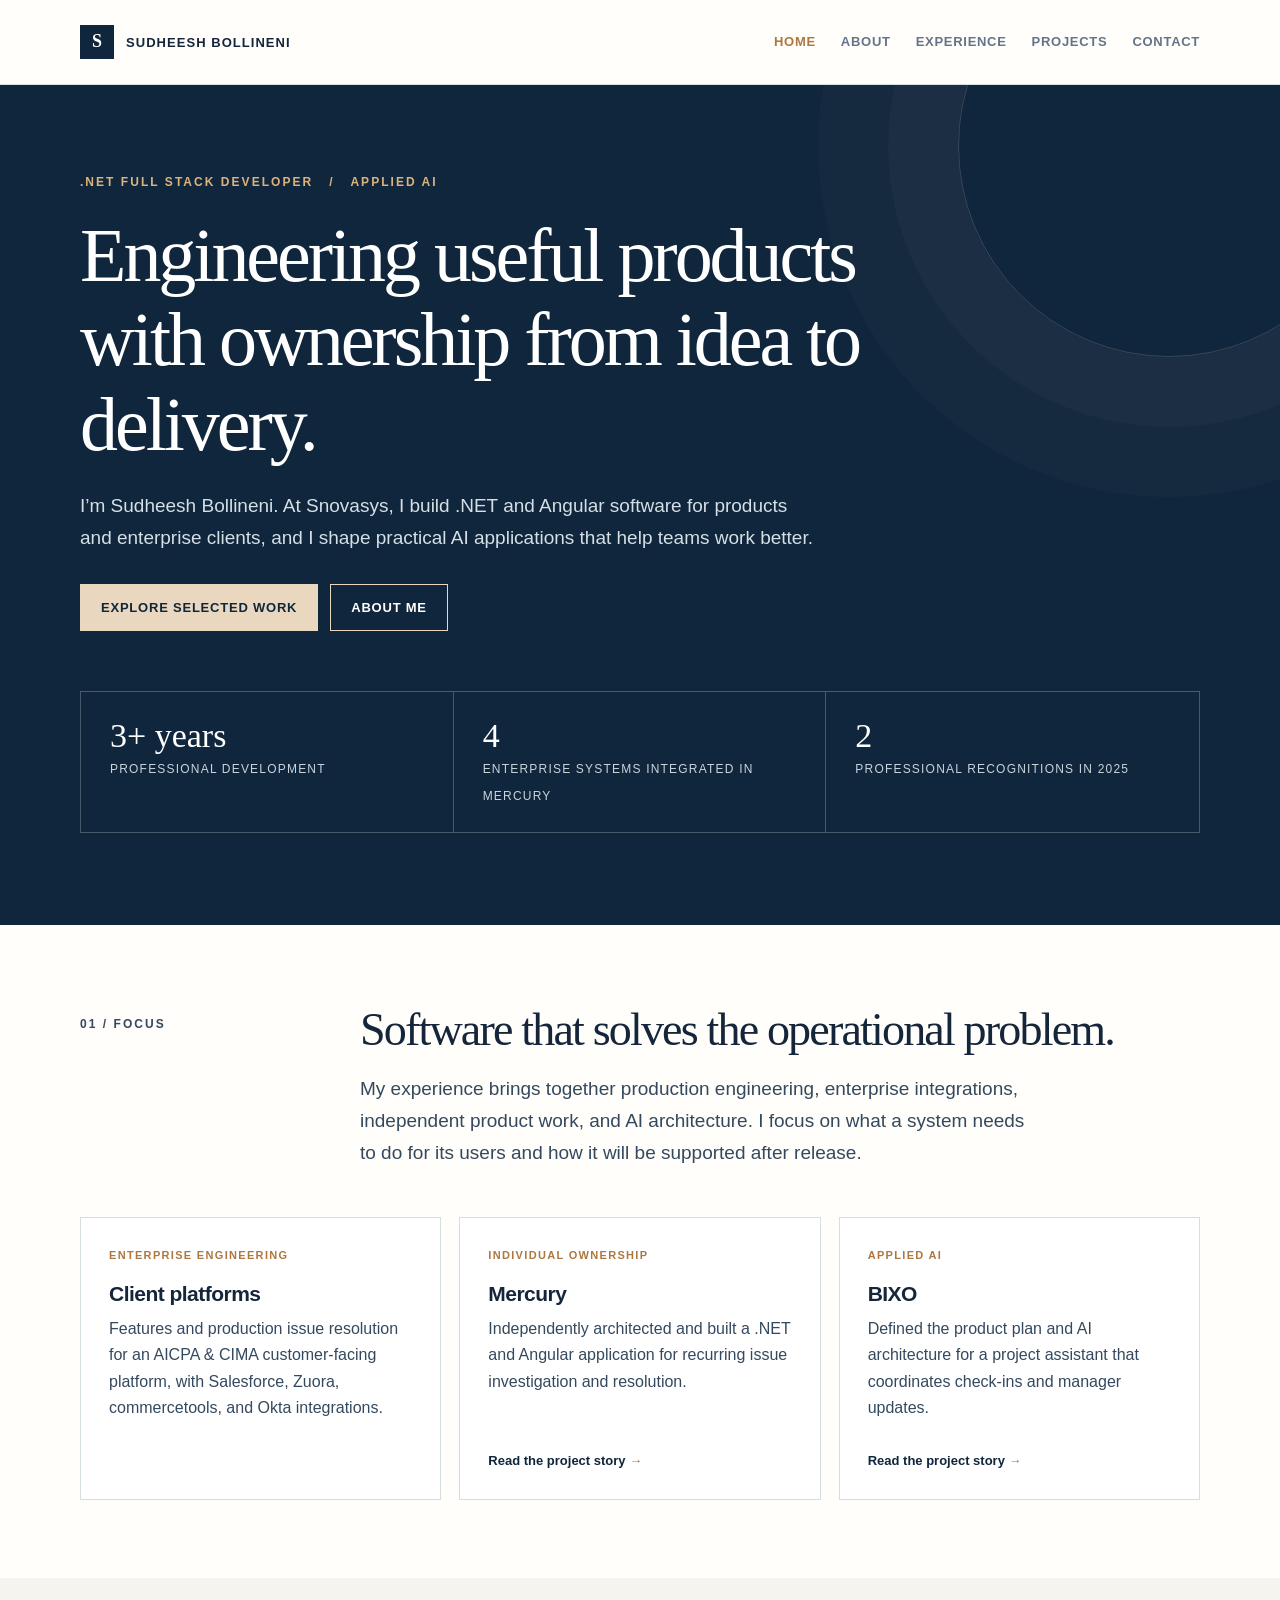
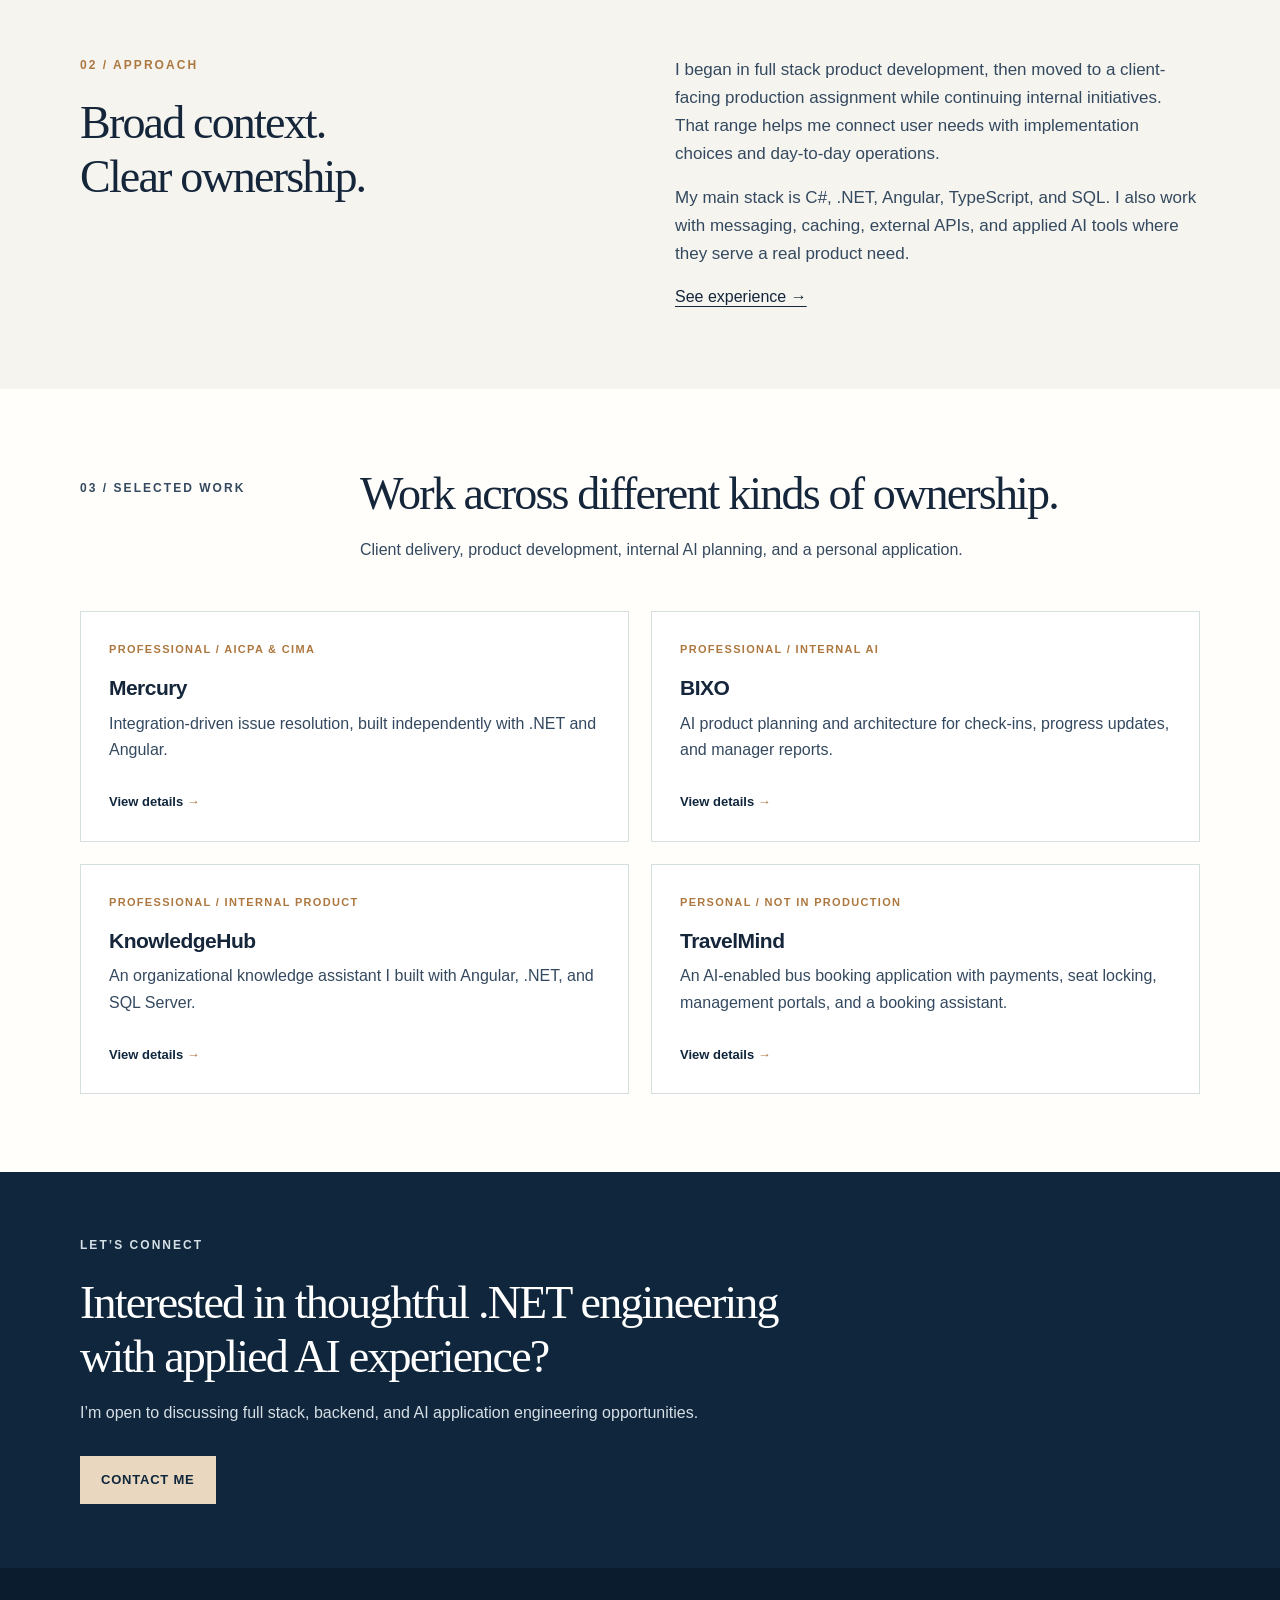
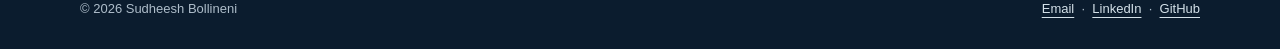
==== commit 45102e2f: "Restore multi-page portfolio with shared editorial styling" ====
--- a/index.html
+++ b/index.html
@@ -1,143 +1,9 @@
 <!doctype html>
-<html lang="en">
-<head>
-  <meta charset="utf-8">
-  <meta name="viewport" content="width=device-width, initial-scale=1">
-  <meta name="description" content="Sudheesh Bollineni is a .NET full stack developer working across enterprise integrations, product engineering, and applied AI.">
-  <meta name="theme-color" content="#f7f8fa">
-  <title>Sudheesh Bollineni | .NET Full Stack Developer</title>
-  <style>
-    :root { color-scheme: light; --ink:#162232; --muted:#526174; --line:#dce3e9; --paper:#fff; --background:#f7f8fa; --accent:#125b88; --accent-soft:#e8f2f8; }
-    * { box-sizing:border-box; }
-    html { scroll-behavior:smooth; }
-    body { margin:0; background:var(--background); color:var(--ink); font-family:Inter, Aptos, "Segoe UI", Arial, sans-serif; font-size:16px; line-height:1.65; }
-    a { color:var(--accent); text-underline-offset:3px; }
-    a:hover { color:#0c4366; }
-    a:focus-visible { outline:3px solid #83c5e9; outline-offset:4px; border-radius:2px; }
-    .wrap { width:min(1080px, calc(100% - 48px)); margin:auto; }
-    .skip { position:absolute; left:-9999px; top:8px; z-index:10; padding:8px 12px; background:#fff; }
-    .skip:focus { left:10px; }
-    header { background:#fff; border-bottom:1px solid var(--line); }
-    .top { min-height:76px; display:flex; align-items:center; justify-content:space-between; gap:24px; }
-    .brand { color:var(--ink); font-size:16px; font-weight:750; text-decoration:none; letter-spacing:-.02em; }
-    nav { display:flex; flex-wrap:wrap; gap:8px 24px; }
-    nav a { color:var(--muted); text-decoration:none; font-size:14px; font-weight:650; }
-    nav a:hover { color:var(--accent); }
-    main { padding-bottom:64px; }
-    .hero { padding:78px 0 64px; border-bottom:1px solid var(--line); }
-    .eyebrow { margin:0 0 16px; color:var(--accent); font-size:13px; font-weight:750; text-transform:uppercase; letter-spacing:.12em; }
-    h1 { margin:0; max-width:900px; font-size:clamp(38px, 5.2vw, 66px); line-height:1.09; letter-spacing:-.055em; font-weight:760; }
-    .hero p.lead { max-width:740px; margin:25px 0 30px; color:var(--muted); font-size:clamp(18px, 2vw, 21px); line-height:1.55; }
-    .actions { display:flex; flex-wrap:wrap; gap:12px; }
-    .button { display:inline-block; padding:11px 18px; border:1px solid var(--accent); border-radius:7px; font-size:14px; font-weight:700; text-decoration:none; }
-    .button.primary { color:#fff; background:var(--accent); }
-    .button.secondary { color:var(--accent); background:#fff; }
-    section { padding:60px 0 0; scroll-margin-top:20px; }
-    .section-head { display:grid; grid-template-columns:220px 1fr; gap:30px; align-items:start; margin-bottom:26px; }
-    .section-head h2 { margin:0; font-size:27px; line-height:1.2; letter-spacing:-.035em; }
-    .section-head p { max-width:700px; margin:0; color:var(--muted); }
-    .panel { background:var(--paper); border:1px solid var(--line); border-radius:10px; padding:30px; }
-    .intro { font-size:18px; line-height:1.7; }
-    .intro p { max-width:860px; margin:0; }
-    .work { display:grid; gap:14px; }
-    .work article { display:grid; grid-template-columns:220px 1fr; gap:30px; }
-    .period { color:var(--muted); font-size:14px; }
-    h3 { margin:0 0 7px; font-size:20px; letter-spacing:-.025em; line-height:1.3; }
-    .kicker { margin:0 0 14px; color:var(--accent); font-size:14px; font-weight:700; }
-    p { margin:0 0 14px; }
-    p:last-child { margin-bottom:0; }
-    .cards { display:grid; grid-template-columns:repeat(2, minmax(0, 1fr)); gap:14px; }
-    .cards article { min-height:215px; }
-    .meta { margin:0 0 14px; color:var(--accent); font-size:13px; font-weight:700; letter-spacing:.015em; }
-    .note { color:var(--muted); font-size:14px; }
-    .skills { display:grid; grid-template-columns:repeat(2, minmax(0, 1fr)); gap:20px 30px; }
-    .skills h3 { font-size:15px; margin-bottom:5px; }
-    .skills p { color:var(--muted); font-size:15px; }
-    .awards { display:grid; grid-template-columns:repeat(2, minmax(0, 1fr)); gap:14px; }
-    .awards strong { display:block; font-size:17px; }
-    .awards span { color:var(--muted); font-size:14px; }
-    .contact { background:#eaf1f5; border:1px solid #d5e3ed; border-radius:10px; padding:30px; }
-    .contact p { max-width:640px; }
-    .contact-links { display:flex; flex-wrap:wrap; gap:12px 25px; margin-top:16px; font-weight:650; }
-    footer { padding:28px 0; border-top:1px solid var(--line); color:var(--muted); font-size:13px; }
-    @media (max-width:760px) {
-      .wrap { width:min(100% - 32px, 650px); }
-      .top { padding:17px 0; align-items:flex-start; flex-direction:column; gap:12px; }
-      nav { gap:6px 18px; }
-      .hero { padding:55px 0 47px; }
-      section { padding-top:45px; }
-      .section-head, .work article { display:block; }
-      .section-head h2, .period { margin-bottom:9px; }
-      .cards, .skills, .awards { grid-template-columns:1fr; }
-      .panel, .contact { padding:22px; }
-    }
-    @media (prefers-reduced-motion:reduce) { html { scroll-behavior:auto; } }
-  </style>
-</head>
-<body>
-  <a class="skip" href="#main">Skip to content</a>
-  <header>
-    <div class="wrap top">
-      <a class="brand" href="#top">Sudheesh Bollineni</a>
-      <nav aria-label="Main navigation">
-        <a href="#about">About</a><a href="#experience">Experience</a><a href="#projects">Projects</a><a href="#skills">Skills</a><a href="#contact">Contact</a>
-      </nav>
-    </div>
-  </header>
-  <main id="main">
-    <div class="wrap">
-      <div class="hero" id="top">
-        <p class="eyebrow">.NET full stack developer · Applied AI</p>
-        <h1>Building useful software across enterprise systems and AI applications.</h1>
-        <p class="lead">I'm Sudheesh Bollineni, a software developer at Snovasys with 3+ years of experience in .NET, Angular, product engineering, and enterprise integrations. I also design applied AI workflows for internal tools and personal products.</p>
-        <div class="actions"><a class="button primary" href="#projects">Explore my work</a><a class="button secondary" href="#contact">Get in touch</a></div>
-      </div>
-
-      <section id="about" aria-labelledby="about-title">
-        <div class="section-head"><h2 id="about-title">About</h2><p>My work spans customer-facing production software, independent internal products, and practical AI systems.</p></div>
-        <div class="panel intro"><p>I joined Snovasys in May 2023 after completing a B.Tech in Computer Science and Engineering. I started on the TimeChamp product, moved to the AICPA &amp; CIMA client assignment in January 2025, and contributed to internal product initiatives alongside that work. I enjoy taking responsibility for a problem from requirements and design through implementation and support.</p></div>
-      </section>
-
-      <section id="experience" aria-labelledby="experience-title">
-        <div class="section-head"><h2 id="experience-title">Experience</h2><p>One employer, with product, client, and internal AI assignments.</p></div>
-        <div class="work">
-          <article class="panel"><div class="period">May 2023–Present<br>Snovasys Software Solutions</div><div><h3>Software Developer</h3><p class="kicker">AICPA &amp; CIMA client assignment · January 2025–Present</p><p>Develop features and resolve issues in a customer-facing production platform connected to Salesforce, Zuora, commercetools, and Okta. Work with an AWS-hosted environment and Sentry for issue investigation. Collaborate with stakeholders to turn business requirements into maintainable changes.</p><p>Independently architected and developed Mercury, a .NET and Angular application that uses enterprise integrations to help investigate and resolve recurring issues without maintaining its own database.</p></div></article>
-          <article class="panel"><div class="period">Internal initiative<br>2025–2026</div><div><h3>BIXO project assistant</h3><p class="kicker">AI architecture and product planning</p><p>Defined the product plan and AI architecture for an internal assistant that coordinates employee check-ins and progress updates, then prepares reports for line managers. Directed the design of RAG and LangChain/LangGraph workflows, model API use, guardrails, and capacity controls including queues, rate limits, and circuit breakers. The project was developed with .NET and Python.</p></div></article>
-          <article class="panel"><div class="period">Product division<br>2023–2024</div><div><h3>TimeChamp</h3><p class="kicker">Full stack product development</p><p>Rebuilt the TimeChamp marketing site with page performance and search visibility in mind, and used Google Ads and Analytics to inform marketing and sales discussions. Later contributed to leave management and TaskTimer features, security and scalability work, and a six-month onboarding support lead assignment.</p></div></article>
-        </div>
-      </section>
-
-      <section id="projects" aria-labelledby="projects-title">
-        <div class="section-head"><h2 id="projects-title">Selected projects</h2><p>A closer look at the work I owned directly, and a personal application built outside my employer.</p></div>
-        <div class="cards">
-          <article class="panel"><p class="meta">Client platform · .NET · Angular</p><h3>Mercury</h3><p>Architected and built this issue resolution application independently for the AICPA &amp; CIMA engagement. It brings information from Salesforce, Zuora, commercetools, and Okta into workflows for recurring issue investigation without a separate database.</p></article>
-          <article class="panel"><p class="meta">Internal AI initiative · .NET · Python</p><h3>BIXO</h3><p>Planned the product and led AI architecture decisions for a project assistant that conducts check-ins and compiles manager updates. The design uses retrieval, agent workflows, model APIs, guardrails, and request controls.</p></article>
-          <article class="panel"><p class="meta">Independent internal product · Angular · .NET · SQL Server</p><h3>KnowledgeHub</h3><p>Built an internal knowledge assistant that helps employees find information from organizational documents and procedures. Integrated AI calls through Nova, an internal shared API layer.</p></article>
-          <article class="panel"><p class="meta">Personal project · Angular · .NET · PostgreSQL</p><h3>TravelMind</h3><p>Built an AI-enabled bus booking application with seat locking, payments, wallets, role-based administration, an agent portal, analytics, and a mobile app. Added a booking and support assistant with LangGraph and knowledge-base retrieval. The project is complete as a personal build and is not currently in production.</p><p class="note">Additional integrations include RabbitMQ, Redis, Razorpay, Google Maps and sign-in APIs, Sentry, PostHog, and Google Analytics.</p></article>
-        </div>
-      </section>
-
-      <section id="skills" aria-labelledby="skills-title">
-        <div class="section-head"><h2 id="skills-title">Technical focus</h2><p>Technologies used across professional work and selected personal projects.</p></div>
-        <div class="panel skills">
-          <div><h3>Application development</h3><p>C#, .NET, ASP.NET Core Web API, Angular, TypeScript, JavaScript, REST APIs</p></div>
-          <div><h3>Data and messaging</h3><p>SQL Server, PostgreSQL, Redis, RabbitMQ</p></div>
-          <div><h3>Applied AI</h3><p>RAG, LangChain, LangGraph, prompts, model APIs, guardrails</p></div>
-          <div><h3>Integrations and operations</h3><p>Salesforce, Zuora, commercetools, Okta, AWS, Sentry, Git</p></div>
-        </div>
-      </section>
-
-      <section id="recognition" aria-labelledby="recognition-title">
-        <div class="section-head"><h2 id="recognition-title">Recognition</h2><p>Awards for work on BIXO and Mercury in 2025.</p></div>
-        <div class="awards"><div class="panel"><strong>Excellence Award · 2025</strong><span>Snovasys · BIXO</span></div><div class="panel"><strong>Automation Engineer · 2025</strong><span>AICPA &amp; CIMA · Mercury</span></div></div>
-      </section>
-
-      <section id="contact" aria-labelledby="contact-title">
-        <div class="section-head"><h2 id="contact-title">Contact</h2><p>Open to conversations about .NET full stack development and applied AI engineering.</p></div>
-        <div class="contact"><p>Reach me by email or connect on LinkedIn. You can also explore this portfolio's source on GitHub.</p><div class="contact-links"><a href="mailto:sudheeshbollineni34@gmail.com">Email</a><a href="https://www.linkedin.com/in/sudheesh-bollineni-a47b39232/" rel="noopener noreferrer">LinkedIn</a><a href="https://github.com/SudheeshBollineni/MyPortfolio" rel="noopener noreferrer">GitHub</a></div></div>
-      </section>
-    </div>
-  </main>
-  <footer><div class="wrap">© 2026 Sudheesh Bollineni</div></footer>
-</body>
-</html>
+<html lang="en"><head><meta charset="utf-8"><meta name="viewport" content="width=device-width,initial-scale=1"><meta name="theme-color" content="#10263c"><meta name="description" content=".NET full stack developer with applied AI experience in product and enterprise systems"><title>Software Developer | Sudheesh Bollineni</title><link rel="stylesheet" href="css/site.css"></head>
+<body><a class="skip" href="#main">Skip to content</a><header class="topbar"><div class="container topbar-inner"><a class="brand" href="index.html"><span class="brand-mark">S</span>Sudheesh Bollineni</a><nav class="nav" aria-label="Main navigation"><a href="index.html" aria-current="page">Home</a><a href="about.html">About</a><a href="experience.html">Experience</a><a href="products.html">Projects</a><a href="contact.html">Contact</a></nav></div></header><main id="main">
+<section class="hero"><div class="container"><p class="eyebrow">.NET Full Stack Developer &nbsp; / &nbsp; Applied AI</p><h1>Engineering useful products with ownership from idea to delivery.</h1><p class="lead">I’m Sudheesh Bollineni. At Snovasys, I build .NET and Angular software for products and enterprise clients, and I shape practical AI applications that help teams work better.</p><div class="button-row"><a class="button primary" href="products.html">Explore selected work</a><a class="button secondary" href="about.html">About me</a></div><div class="stat-row"><div class="stat"><strong>3+ years</strong><span>Professional development</span></div><div class="stat"><strong>4</strong><span>Enterprise systems integrated in Mercury</span></div><div class="stat"><strong>2</strong><span>Professional recognitions in 2025</span></div></div></div></section>
+<section class="section alt"><div class="container"><div class="section-header"><p class="eyebrow">01 / Focus</p><div><h2>Software that solves the operational problem.</h2><p class="lead">My experience brings together production engineering, enterprise integrations, independent product work, and AI architecture. I focus on what a system needs to do for its users and how it will be supported after release.</p></div></div><div class="grid-3"><div class="card"><p class="meta">Enterprise engineering</p><h3>Client platforms</h3><p>Features and production issue resolution for an AICPA &amp; CIMA customer-facing platform, with Salesforce, Zuora, commercetools, and Okta integrations.</p></div><div class="card"><p class="meta">Individual ownership</p><h3>Mercury</h3><p>Independently architected and built a .NET and Angular application for recurring issue investigation and resolution.</p><a class="text-link" href="product-detail.html#mercury">Read the project story</a></div><div class="card"><p class="meta">Applied AI</p><h3>BIXO</h3><p>Defined the product plan and AI architecture for a project assistant that coordinates check-ins and manager updates.</p><a class="text-link" href="product-detail.html#bixo">Read the project story</a></div></div></div></section>
+<section class="section"><div class="container split"><div><p class="eyebrow">02 / Approach</p><h2>Broad context.<br>Clear ownership.</h2></div><div class="prose"><p>I began in full stack product development, then moved to a client-facing production assignment while continuing internal initiatives. That range helps me connect user needs with implementation choices and day-to-day operations.</p><p>My main stack is C#, .NET, Angular, TypeScript, and SQL. I also work with messaging, caching, external APIs, and applied AI tools where they serve a real product need.</p><a class="text-link" href="experience.html">See experience →</a></div></div></section>
+<section class="section alt"><div class="container"><div class="section-header"><p class="eyebrow">03 / Selected work</p><div><h2>Work across different kinds of ownership.</h2><p>Client delivery, product development, internal AI planning, and a personal application.</p></div></div><div class="grid-2"><div class="card"><p class="meta">Professional / AICPA &amp; CIMA</p><h3>Mercury</h3><p>Integration-driven issue resolution, built independently with .NET and Angular.</p><a class="text-link" href="product-detail.html#mercury">View details</a></div><div class="card"><p class="meta">Professional / Internal AI</p><h3>BIXO</h3><p>AI product planning and architecture for check-ins, progress updates, and manager reports.</p><a class="text-link" href="product-detail.html#bixo">View details</a></div><div class="card"><p class="meta">Professional / Internal product</p><h3>KnowledgeHub</h3><p>An organizational knowledge assistant I built with Angular, .NET, and SQL Server.</p><a class="text-link" href="product-detail.html#knowledgehub">View details</a></div><div class="card"><p class="meta">Personal / Not in production</p><h3>TravelMind</h3><p>An AI-enabled bus booking application with payments, seat locking, management portals, and a booking assistant.</p><a class="text-link" href="product-detail.html#travelmind">View details</a></div></div></div></section>
+<section class="cta"><div class="container"><p class="eyebrow">Let’s connect</p><h2>Interested in thoughtful .NET engineering with applied AI experience?</h2><p>I’m open to discussing full stack, backend, and AI application engineering opportunities.</p><div class="button-row"><a class="button primary" href="contact.html">Contact me</a></div></div></section></main>
+<footer class="footer"><div class="container"><span>© 2026 Sudheesh Bollineni</span><span><a href="mailto:sudheeshbollineni34@gmail.com">Email</a> &nbsp;·&nbsp; <a href="https://www.linkedin.com/in/sudheesh-bollineni-a47b39232/">LinkedIn</a> &nbsp;·&nbsp; <a href="https://github.com/SudheeshBollineni/MyPortfolio">GitHub</a></span></div></footer></body></html>
--- a/css/site.css
+++ b/css/site.css
@@ -0,0 +1,25 @@
+:root{--ink:#15263b;--ink-2:#34495f;--muted:#647489;--line:#d6dfdf;--paper:#fffefa;--canvas:#f5f4ef;--gold:#ad7840;--gold-light:#e9d8bf;--navy:#10263c}
+*{box-sizing:border-box}html{scroll-behavior:smooth}body{margin:0;background:var(--canvas);color:var(--ink);font:16px/1.65 "Segoe UI",Arial,sans-serif}
+a{color:inherit;text-underline-offset:4px}a:hover{color:var(--gold)}a:focus-visible{outline:3px solid var(--gold);outline-offset:4px}
+.container{width:min(1120px,calc(100% - 64px));margin:auto}.skip{position:absolute;left:-9999px;top:10px;background:#fff;padding:10px;z-index:20}.skip:focus{left:10px}
+.topbar{background:var(--paper);border-bottom:1px solid var(--line)}.topbar-inner{min-height:84px;display:flex;align-items:center;justify-content:space-between;gap:36px}
+.brand{text-decoration:none;font-weight:750;letter-spacing:.08em;text-transform:uppercase;font-size:13px;white-space:nowrap}.brand-mark{display:inline-grid;place-items:center;width:34px;height:34px;background:var(--navy);color:#fff;margin-right:12px;letter-spacing:0;font-family:Georgia,serif;font-size:18px}
+.nav{display:flex;flex-wrap:wrap;gap:8px 25px}.nav a{text-decoration:none;font-size:13px;font-weight:700;color:var(--muted);text-transform:uppercase;letter-spacing:.055em}.nav a[aria-current="page"],.nav a:hover{color:var(--gold)}
+.eyebrow{margin:0 0 20px;font-size:12px;font-weight:800;letter-spacing:.17em;text-transform:uppercase;color:var(--gold)}
+h1,h2,h3,p{margin-top:0}h1,h2,.display{font-family:Georgia,"Times New Roman",serif;font-weight:400;letter-spacing:-.04em}h1{font-size:clamp(42px,6vw,76px);line-height:1.11;margin-bottom:24px}h2{font-size:clamp(30px,3.6vw,47px);line-height:1.17;margin-bottom:16px}h3{font-size:21px;line-height:1.3;letter-spacing:-.025em;margin-bottom:9px}p{margin-bottom:16px}.lead{font-size:19px;line-height:1.68;color:var(--ink-2);max-width:740px}.small{font-size:14px;color:var(--muted)}
+.hero{padding:88px 0 92px;background:var(--navy);color:#fff;position:relative;overflow:hidden}.hero:after{content:"";position:absolute;width:420px;height:420px;right:-100px;top:-150px;border:1px solid rgba(233,216,191,.18);border-radius:50%;box-shadow:0 0 0 70px rgba(233,216,191,.025),0 0 0 140px rgba(233,216,191,.018);pointer-events:none}.hero .lead{color:#d5dfe6}.hero h1{max-width:860px}.hero .eyebrow{color:#ddb37d}
+.subhero{padding:65px 0 55px;background:var(--navy);color:#fff}.subhero h1{font-size:clamp(40px,5vw,62px);max-width:860px}.subhero p.lead{color:#d5dfe6}
+.button-row{display:flex;flex-wrap:wrap;gap:12px;margin-top:30px}.button{display:inline-block;padding:12px 20px;border:1px solid var(--gold-light);text-decoration:none;font-size:13px;font-weight:750;letter-spacing:.06em;text-transform:uppercase}.button.primary{background:var(--gold-light);color:var(--navy)}.button.secondary{color:#fff}.button.dark{border-color:var(--navy);color:var(--navy)}
+.section{padding:78px 0}.section.alt{background:var(--paper)}.section-header{display:grid;grid-template-columns:230px 1fr;gap:50px;margin-bottom:32px}.section-header .eyebrow{margin-top:12px}.section-header p{max-width:670px;color:var(--ink-2)}
+.rule{border-top:1px solid var(--line)}.grid-2{display:grid;grid-template-columns:repeat(2,minmax(0,1fr));gap:22px}.grid-3{display:grid;grid-template-columns:repeat(3,minmax(0,1fr));gap:18px}
+.card{background:#fff;border:1px solid var(--line);padding:28px;min-height:220px;display:flex;flex-direction:column}.card .meta{margin:0 0 16px;color:var(--gold);font-size:11px;font-weight:800;text-transform:uppercase;letter-spacing:.12em}.card p{color:var(--ink-2)}.card .text-link{margin-top:auto;padding-top:12px;font-size:13px;font-weight:750;text-decoration:none;color:var(--navy)}.card .text-link:after{content:"  →";color:var(--gold)}
+.stat-row{display:grid;grid-template-columns:repeat(3,1fr);border:1px solid rgba(255,255,255,.23);margin-top:60px}.stat{padding:24px 29px;border-right:1px solid rgba(255,255,255,.23)}.stat:last-child{border-right:0}.stat strong{display:block;font-family:Georgia,serif;font-size:34px;line-height:1.15;font-weight:400}.stat span{color:#c9d4dd;font-size:12px;text-transform:uppercase;letter-spacing:.1em}
+.split{display:grid;grid-template-columns:1fr 1fr;gap:70px;align-items:start}.prose{max-width:800px}.prose p{font-size:17px;color:var(--ink-2)}.list{padding-left:20px;color:var(--ink-2)}.list li{margin-bottom:10px}
+.timeline{border-top:1px solid var(--line)}.timeline-item{display:grid;grid-template-columns:220px 1fr;gap:38px;padding:30px 0;border-bottom:1px solid var(--line)}.timeline-item .when{font-size:13px;font-weight:750;letter-spacing:.04em;color:var(--gold);text-transform:uppercase}.timeline-item h3{margin-bottom:4px}.timeline-item p{max-width:760px;color:var(--ink-2)}
+.case{padding:36px 0;border-top:1px solid var(--line);display:grid;grid-template-columns:245px 1fr;gap:50px}.case:last-child{border-bottom:1px solid var(--line)}.case .meta{font-size:12px;font-weight:750;color:var(--gold);text-transform:uppercase;letter-spacing:.1em}.case h2{font-size:36px}.case .body{max-width:735px}.case .body p{color:var(--ink-2)}.case .body strong{color:var(--ink)}
+.tag-row{display:flex;flex-wrap:wrap;gap:8px;margin-top:20px}.tag{padding:5px 10px;background:#e7ecec;color:#415468;font-size:12px;font-weight:650}
+.award{border-left:2px solid var(--gold);padding:5px 0 5px 22px;margin-bottom:26px}.award strong{display:block;font-size:18px}.award span{color:var(--muted);font-size:14px}
+.cta{background:var(--navy);color:#fff;padding:64px 0}.cta h2{max-width:700px}.cta p{color:#d5dfe6;max-width:650px}.footer{background:#0b1c2e;color:#aebdca;padding:30px 0;font-size:13px}.footer .container{display:flex;align-items:center;justify-content:space-between;gap:20px}.footer a{color:#d4e1e9}
+@media(max-width:850px){.topbar-inner{align-items:flex-start;flex-direction:column;padding:18px 0;gap:14px}.section-header{grid-template-columns:1fr;gap:0}.section-header .eyebrow{margin-bottom:9px}.grid-3{grid-template-columns:1fr 1fr}.split{gap:30px}.timeline-item,.case{grid-template-columns:170px 1fr;gap:28px}}
+@media(max-width:620px){.container{width:min(100% - 36px,510px)}.hero{padding:62px 0 64px}.subhero{padding:48px 0}.section{padding:55px 0}.grid-2,.grid-3,.split,.timeline-item,.case{grid-template-columns:1fr}.card{min-height:0}.stat-row{grid-template-columns:1fr}.stat{border-right:0;border-bottom:1px solid rgba(255,255,255,.23)}.stat:last-child{border-bottom:0}.timeline-item,.case{gap:8px}.footer .container{flex-direction:column;align-items:flex-start}}
+@media(prefers-reduced-motion:reduce){html{scroll-behavior:auto}}
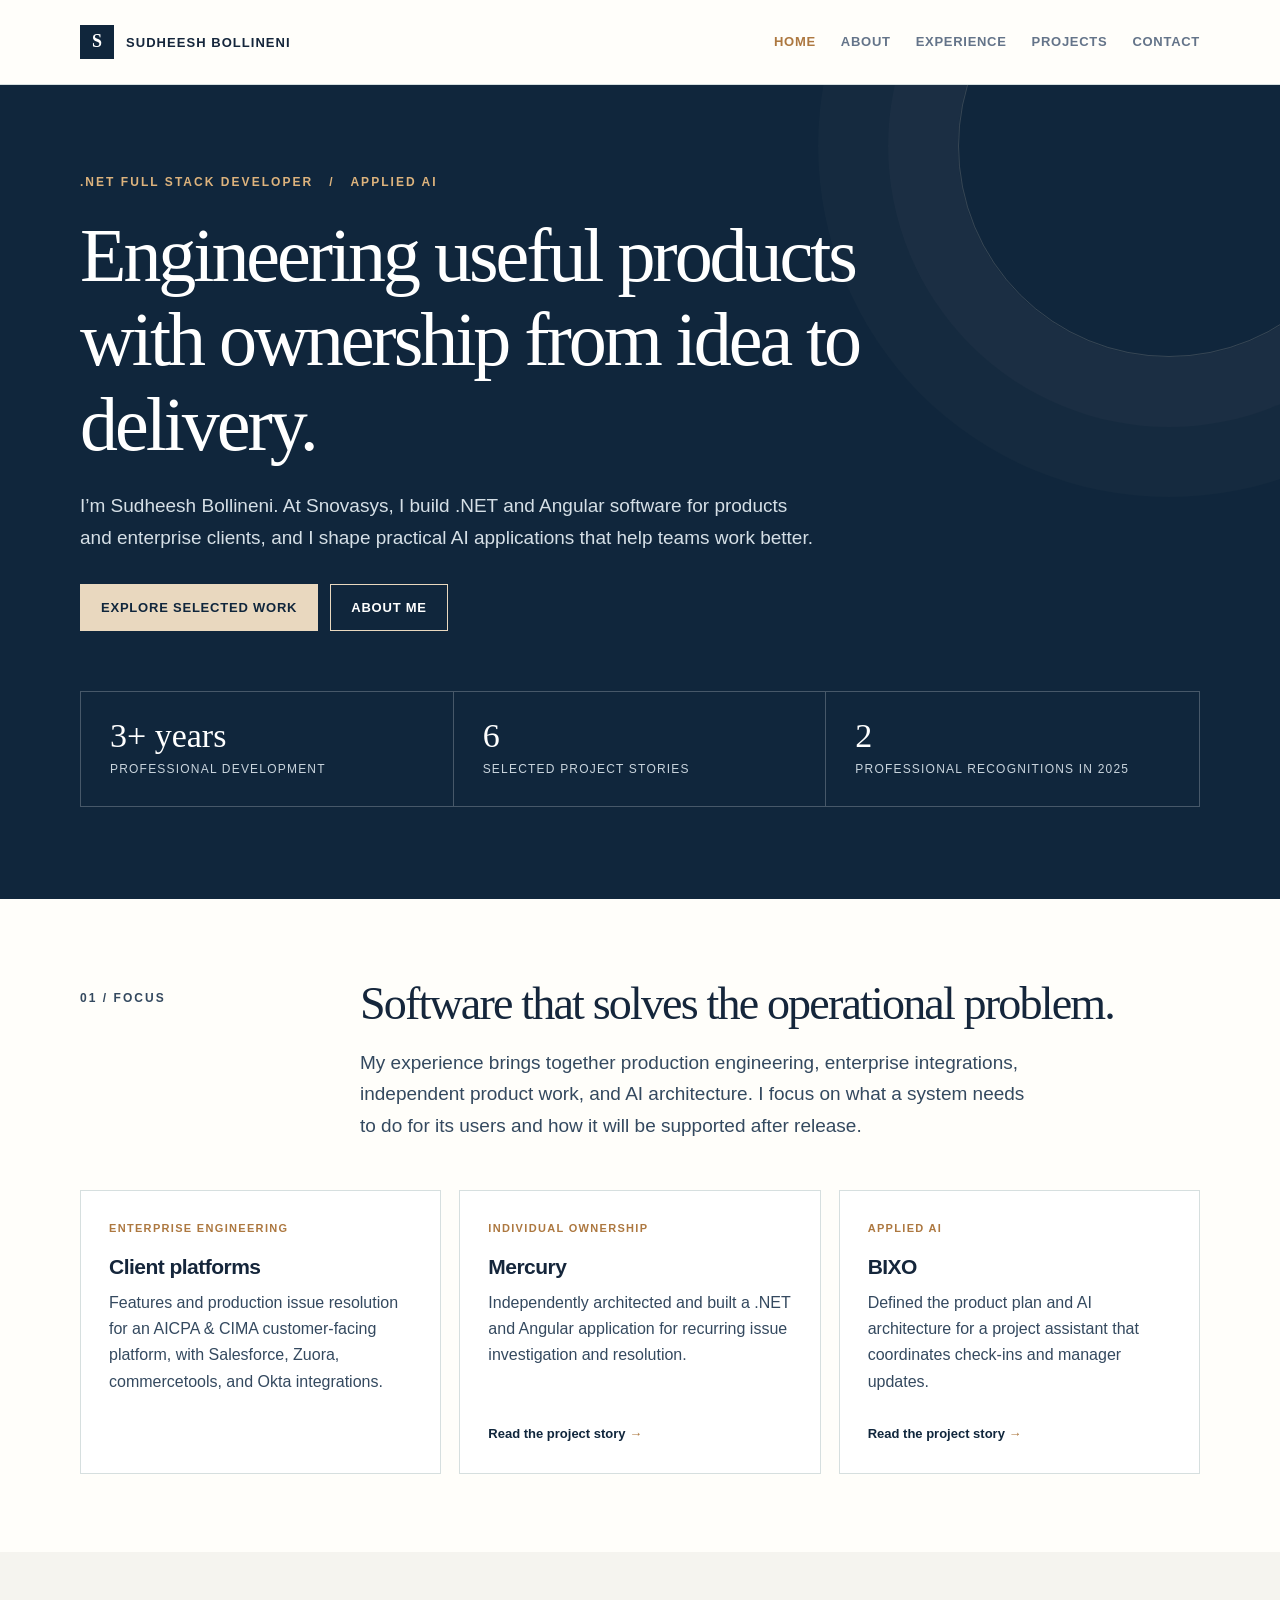
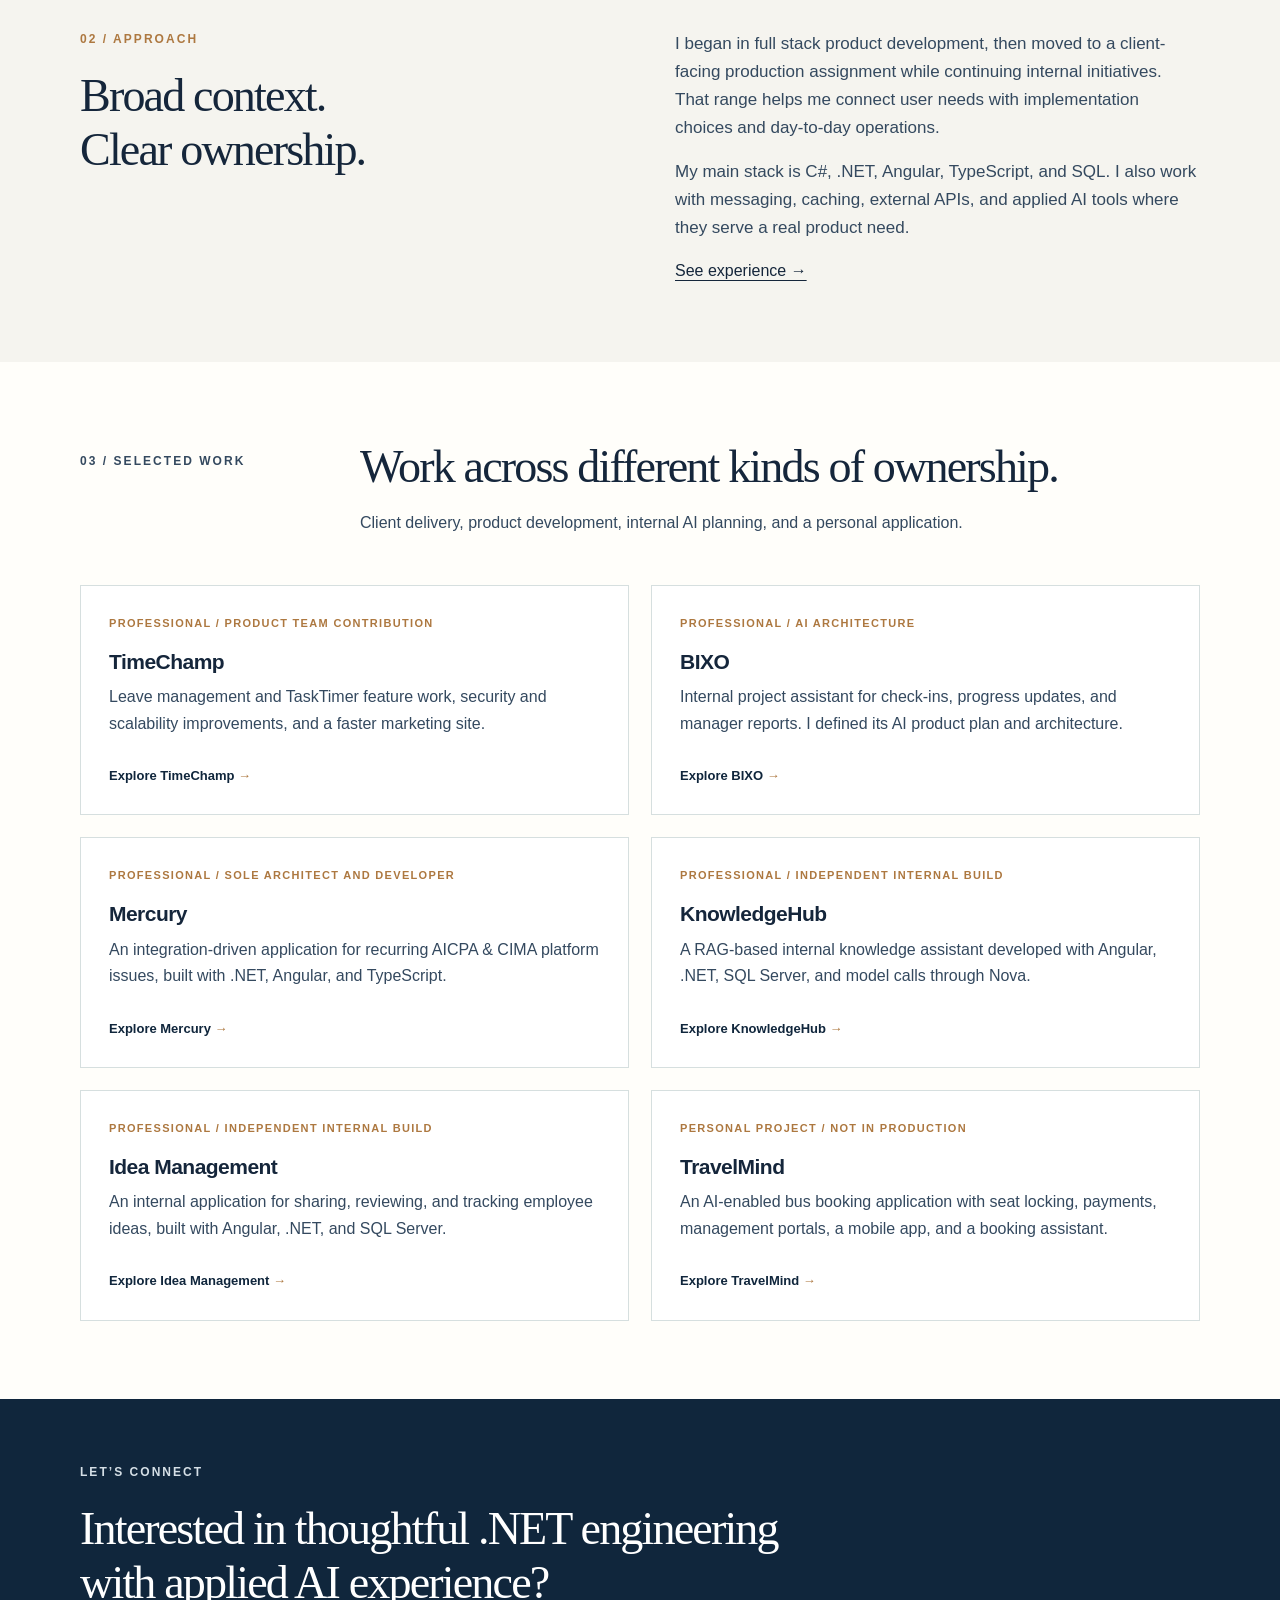
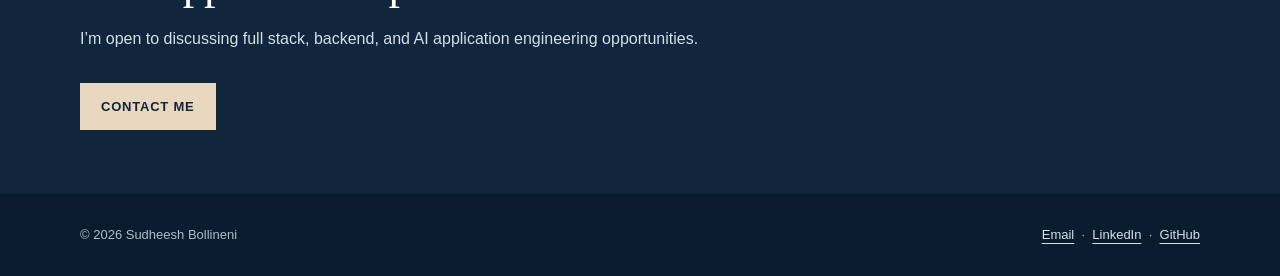
==== commit 41303700: "Feature six verified projects and RAG KnowledgeHub" ====
--- a/index.html
+++ b/index.html
@@ -1,9 +1,9 @@
 <!doctype html>
 <html lang="en"><head><meta charset="utf-8"><meta name="viewport" content="width=device-width,initial-scale=1"><meta name="theme-color" content="#10263c"><meta name="description" content=".NET full stack developer with applied AI experience in product and enterprise systems"><title>Software Developer | Sudheesh Bollineni</title><link rel="stylesheet" href="css/site.css"></head>
 <body><a class="skip" href="#main">Skip to content</a><header class="topbar"><div class="container topbar-inner"><a class="brand" href="index.html"><span class="brand-mark">S</span>Sudheesh Bollineni</a><nav class="nav" aria-label="Main navigation"><a href="index.html" aria-current="page">Home</a><a href="about.html">About</a><a href="experience.html">Experience</a><a href="products.html">Projects</a><a href="contact.html">Contact</a></nav></div></header><main id="main">
-<section class="hero"><div class="container"><p class="eyebrow">.NET Full Stack Developer &nbsp; / &nbsp; Applied AI</p><h1>Engineering useful products with ownership from idea to delivery.</h1><p class="lead">I’m Sudheesh Bollineni. At Snovasys, I build .NET and Angular software for products and enterprise clients, and I shape practical AI applications that help teams work better.</p><div class="button-row"><a class="button primary" href="products.html">Explore selected work</a><a class="button secondary" href="about.html">About me</a></div><div class="stat-row"><div class="stat"><strong>3+ years</strong><span>Professional development</span></div><div class="stat"><strong>4</strong><span>Enterprise systems integrated in Mercury</span></div><div class="stat"><strong>2</strong><span>Professional recognitions in 2025</span></div></div></div></section>
+<section class="hero"><div class="container"><p class="eyebrow">.NET Full Stack Developer &nbsp; / &nbsp; Applied AI</p><h1>Engineering useful products with ownership from idea to delivery.</h1><p class="lead">I’m Sudheesh Bollineni. At Snovasys, I build .NET and Angular software for products and enterprise clients, and I shape practical AI applications that help teams work better.</p><div class="button-row"><a class="button primary" href="products.html">Explore selected work</a><a class="button secondary" href="about.html">About me</a></div><div class="stat-row"><div class="stat"><strong>3+ years</strong><span>Professional development</span></div><div class="stat"><strong>6</strong><span>Selected project stories</span></div><div class="stat"><strong>2</strong><span>Professional recognitions in 2025</span></div></div></div></section>
 <section class="section alt"><div class="container"><div class="section-header"><p class="eyebrow">01 / Focus</p><div><h2>Software that solves the operational problem.</h2><p class="lead">My experience brings together production engineering, enterprise integrations, independent product work, and AI architecture. I focus on what a system needs to do for its users and how it will be supported after release.</p></div></div><div class="grid-3"><div class="card"><p class="meta">Enterprise engineering</p><h3>Client platforms</h3><p>Features and production issue resolution for an AICPA &amp; CIMA customer-facing platform, with Salesforce, Zuora, commercetools, and Okta integrations.</p></div><div class="card"><p class="meta">Individual ownership</p><h3>Mercury</h3><p>Independently architected and built a .NET and Angular application for recurring issue investigation and resolution.</p><a class="text-link" href="product-detail.html#mercury">Read the project story</a></div><div class="card"><p class="meta">Applied AI</p><h3>BIXO</h3><p>Defined the product plan and AI architecture for a project assistant that coordinates check-ins and manager updates.</p><a class="text-link" href="product-detail.html#bixo">Read the project story</a></div></div></div></section>
 <section class="section"><div class="container split"><div><p class="eyebrow">02 / Approach</p><h2>Broad context.<br>Clear ownership.</h2></div><div class="prose"><p>I began in full stack product development, then moved to a client-facing production assignment while continuing internal initiatives. That range helps me connect user needs with implementation choices and day-to-day operations.</p><p>My main stack is C#, .NET, Angular, TypeScript, and SQL. I also work with messaging, caching, external APIs, and applied AI tools where they serve a real product need.</p><a class="text-link" href="experience.html">See experience →</a></div></div></section>
-<section class="section alt"><div class="container"><div class="section-header"><p class="eyebrow">03 / Selected work</p><div><h2>Work across different kinds of ownership.</h2><p>Client delivery, product development, internal AI planning, and a personal application.</p></div></div><div class="grid-2"><div class="card"><p class="meta">Professional / AICPA &amp; CIMA</p><h3>Mercury</h3><p>Integration-driven issue resolution, built independently with .NET and Angular.</p><a class="text-link" href="product-detail.html#mercury">View details</a></div><div class="card"><p class="meta">Professional / Internal AI</p><h3>BIXO</h3><p>AI product planning and architecture for check-ins, progress updates, and manager reports.</p><a class="text-link" href="product-detail.html#bixo">View details</a></div><div class="card"><p class="meta">Professional / Internal product</p><h3>KnowledgeHub</h3><p>An organizational knowledge assistant I built with Angular, .NET, and SQL Server.</p><a class="text-link" href="product-detail.html#knowledgehub">View details</a></div><div class="card"><p class="meta">Personal / Not in production</p><h3>TravelMind</h3><p>An AI-enabled bus booking application with payments, seat locking, management portals, and a booking assistant.</p><a class="text-link" href="product-detail.html#travelmind">View details</a></div></div></div></section>
+<section class="section alt"><div class="container"><div class="section-header"><p class="eyebrow">03 / Selected work</p><div><h2>Work across different kinds of ownership.</h2><p>Client delivery, product development, internal AI planning, and a personal application.</p></div></div><div class="grid-2"><article class="card"><p class="meta">Professional / Product team contribution</p><h3>TimeChamp</h3><p>Leave management and TaskTimer feature work, security and scalability improvements, and a faster marketing site.</p><a class="text-link" href="product-detail.html#timechamp">Explore TimeChamp</a></article><article class="card"><p class="meta">Professional / AI architecture</p><h3>BIXO</h3><p>Internal project assistant for check-ins, progress updates, and manager reports. I defined its AI product plan and architecture.</p><a class="text-link" href="product-detail.html#bixo">Explore BIXO</a></article><article class="card"><p class="meta">Professional / Sole architect and developer</p><h3>Mercury</h3><p>An integration-driven application for recurring AICPA &amp; CIMA platform issues, built with .NET, Angular, and TypeScript.</p><a class="text-link" href="product-detail.html#mercury">Explore Mercury</a></article><article class="card"><p class="meta">Professional / Independent internal build</p><h3>KnowledgeHub</h3><p>A RAG-based internal knowledge assistant developed with Angular, .NET, SQL Server, and model calls through Nova.</p><a class="text-link" href="product-detail.html#knowledgehub">Explore KnowledgeHub</a></article><article class="card"><p class="meta">Professional / Independent internal build</p><h3>Idea Management</h3><p>An internal application for sharing, reviewing, and tracking employee ideas, built with Angular, .NET, and SQL Server.</p><a class="text-link" href="product-detail.html#idea-management">Explore Idea Management</a></article><article class="card"><p class="meta">Personal project / Not in production</p><h3>TravelMind</h3><p>An AI-enabled bus booking application with seat locking, payments, management portals, a mobile app, and a booking assistant.</p><a class="text-link" href="product-detail.html#travelmind">Explore TravelMind</a></article></div></div></section>
 <section class="cta"><div class="container"><p class="eyebrow">Let’s connect</p><h2>Interested in thoughtful .NET engineering with applied AI experience?</h2><p>I’m open to discussing full stack, backend, and AI application engineering opportunities.</p><div class="button-row"><a class="button primary" href="contact.html">Contact me</a></div></div></section></main>
 <footer class="footer"><div class="container"><span>© 2026 Sudheesh Bollineni</span><span><a href="mailto:sudheeshbollineni34@gmail.com">Email</a> &nbsp;·&nbsp; <a href="https://www.linkedin.com/in/sudheesh-bollineni-a47b39232/">LinkedIn</a> &nbsp;·&nbsp; <a href="https://github.com/SudheeshBollineni/MyPortfolio">GitHub</a></span></div></footer></body></html>
